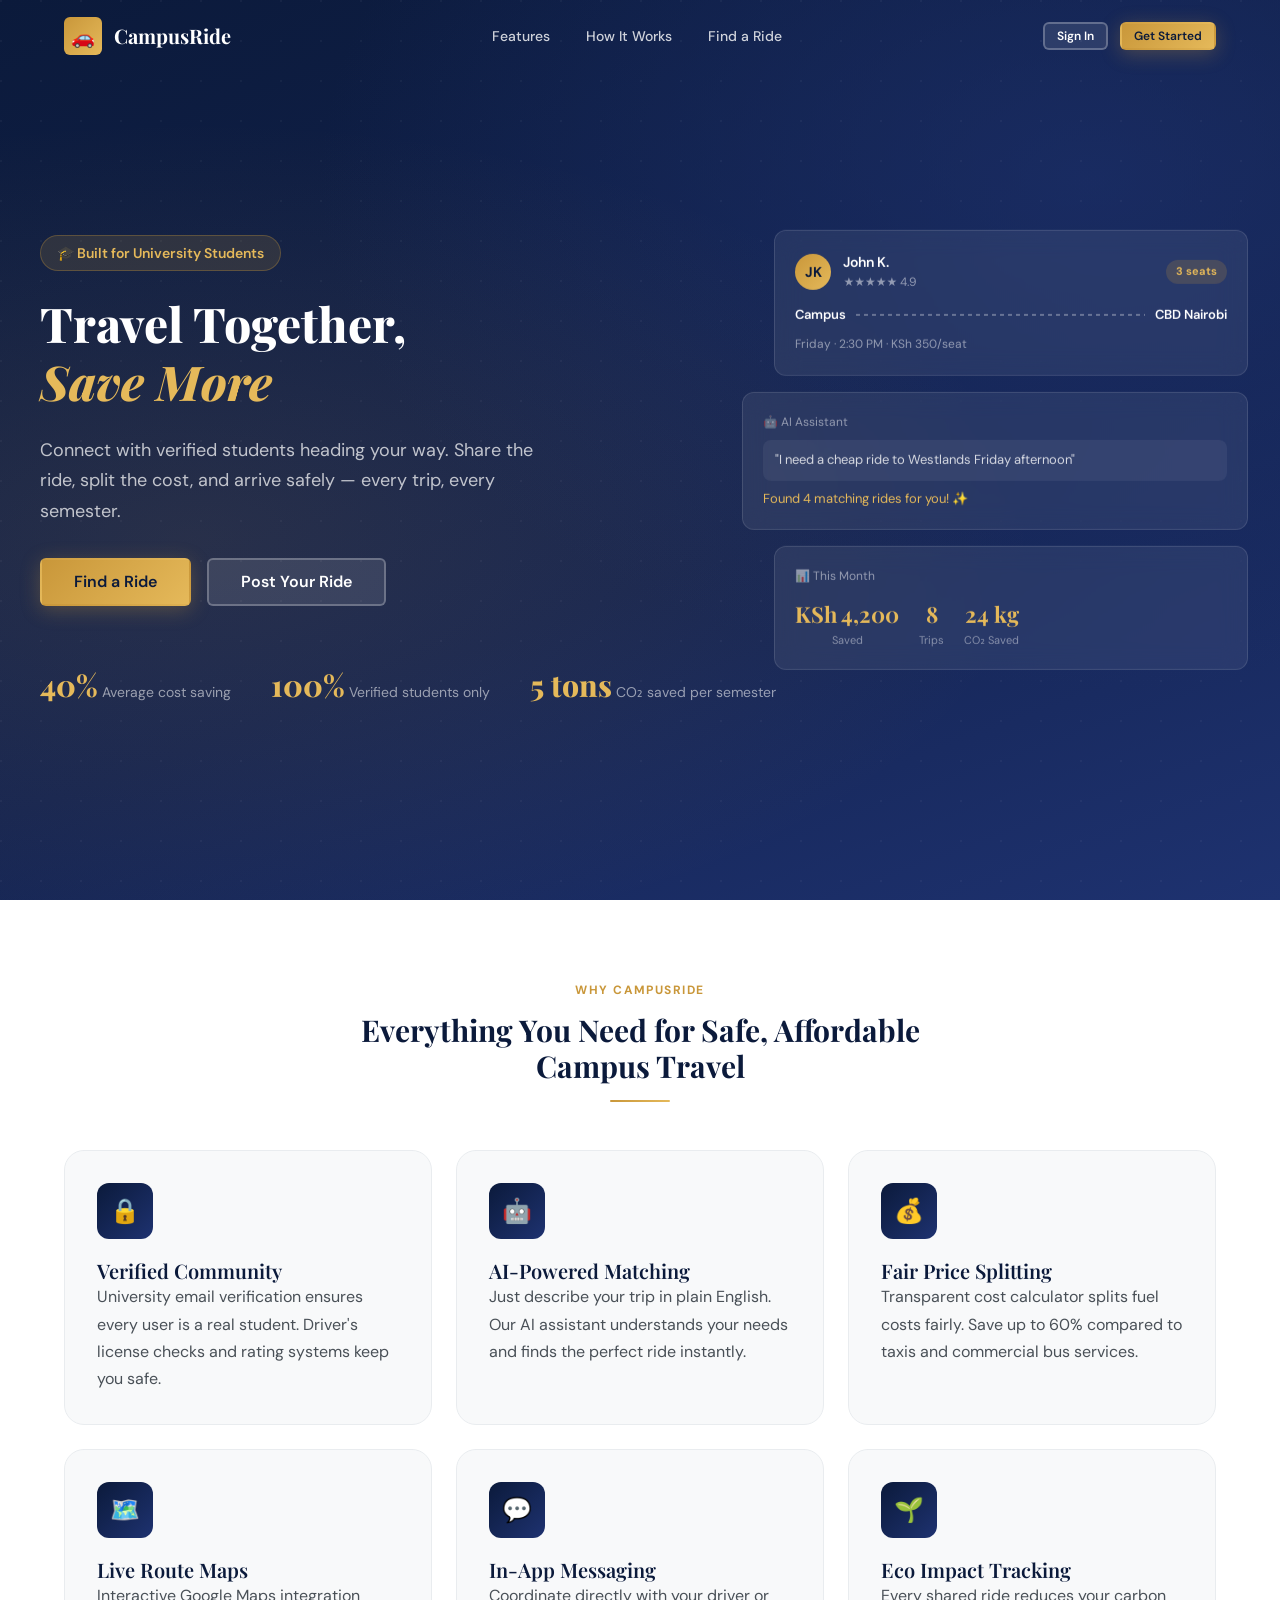
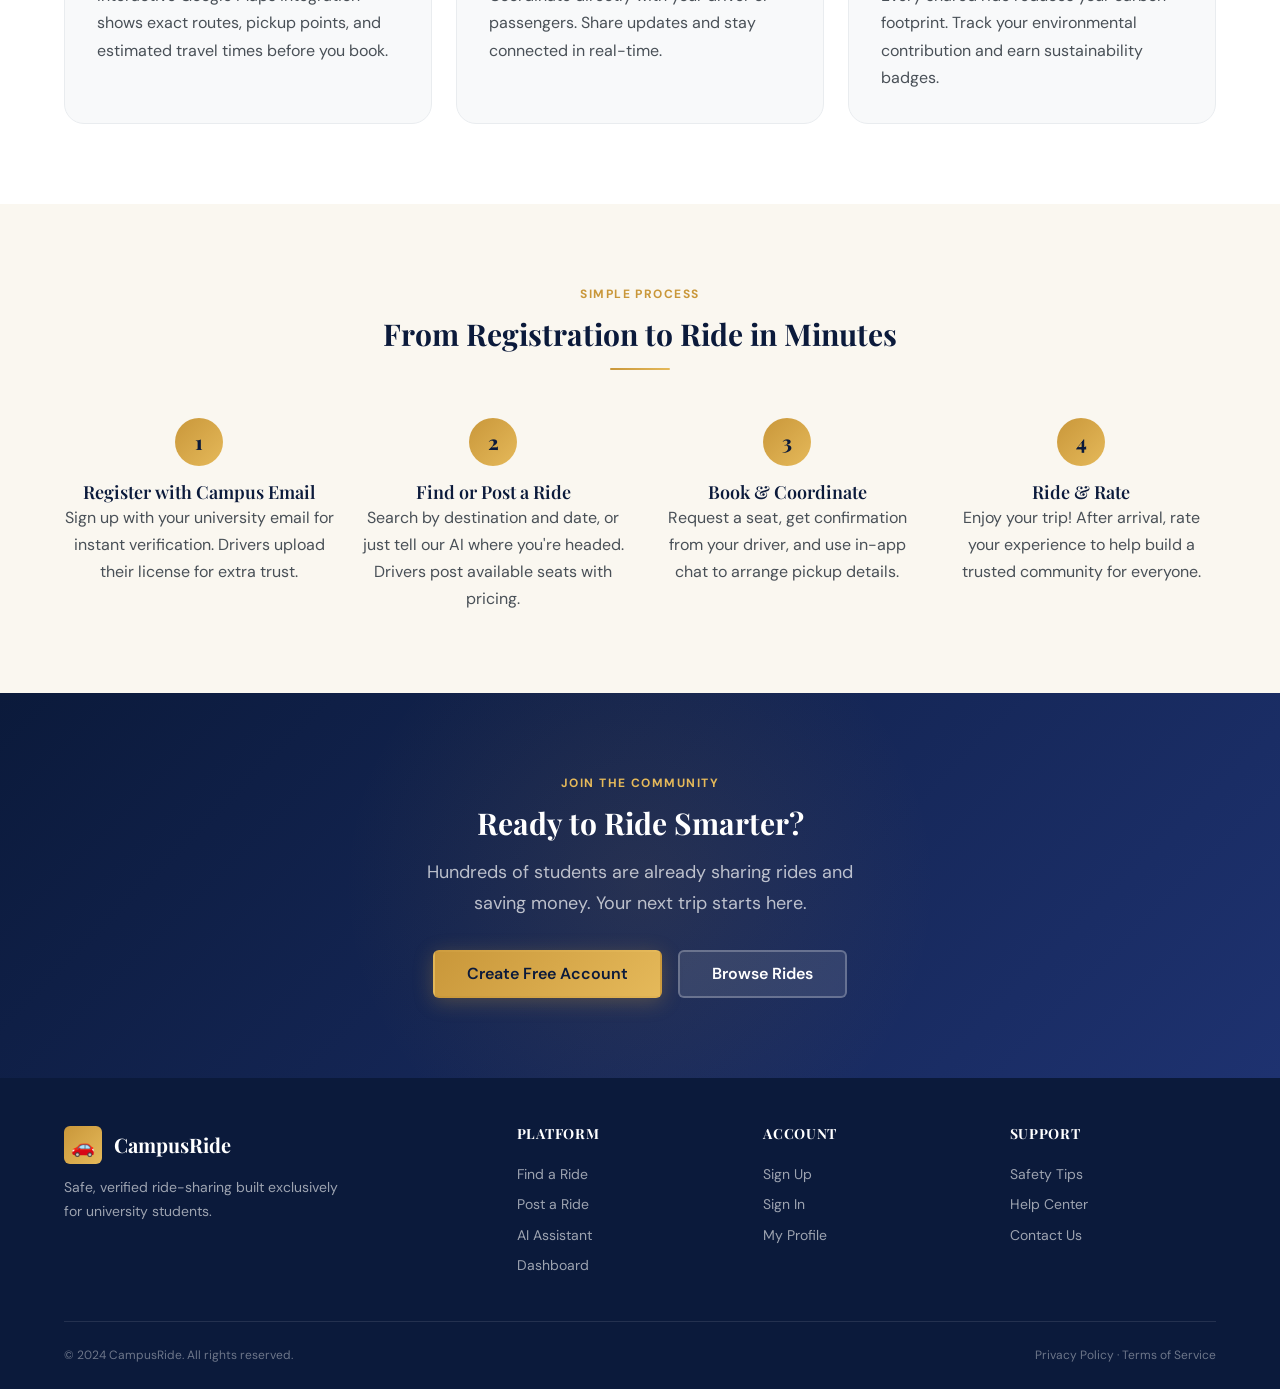
==== frontend/index.html @ ba7583c6 "Member 2: Add CSS design system and index, login, register pages" ====
<!doctype html>
<html lang="en">
  <head>
    <meta charset="UTF-8" />
    <meta name="viewport" content="width=device-width, initial-scale=1.0" />
    <title>Campus Ride-Share — Smarter Student Travel</title>
    <link rel="stylesheet" href="css/base.css" />
    <link rel="stylesheet" href="css/components.css" />
    <link rel="stylesheet" href="css/pages.css" />
  </head>
  <body>
    <!-- NAVBAR -->
    <nav class="navbar transparent" id="navbar">
      <div class="container nav-inner">
        <a href="index.html" class="nav-logo">
          <div class="nav-logo-icon">🚗</div>
          CampusRide
        </a>
        <div class="nav-links" id="navLinks">
          <a href="#features" class="nav-link">Features</a>
          <a href="#how" class="nav-link">How It Works</a>
          <a href="find-ride.html" class="nav-link">Find a Ride</a>
        </div>
        <div class="nav-actions">
          <a href="login.html" class="btn btn-ghost btn-sm">Sign In</a>
          <a href="register.html" class="btn btn-primary btn-sm">Get Started</a>
          <button class="nav-toggle" id="navToggle">
            <span></span><span></span><span></span>
          </button>
        </div>
      </div>
    </nav>

    <!-- HERO SECTION -->
    <section class="hero">
      <div class="container hero-content">
        <div class="hero-eyebrow animate-fade-up">
          🎓 Built for University Students
        </div>

        <h1 class="animate-fade-up delay-1">
          Travel Together,<br />
          <span class="accent">Save More</span>
        </h1>

        <p class="hero-desc animate-fade-up delay-2">
          Connect with verified students heading your way. Share the ride, split
          the cost, and arrive safely — every trip, every semester.
        </p>

        <div class="hero-actions animate-fade-up delay-3">
          <a href="find-ride.html" class="btn btn-primary btn-lg"
            >Find a Ride</a
          >
          <a href="create-ride.html" class="btn btn-ghost btn-lg"
            >Post Your Ride</a
          >
        </div>

        <div class="hero-stats animate-fade-up delay-4">
          <div class="hero-stat">
            <span class="hero-stat-num">40%</span>
            <span class="hero-stat-label">Average cost saving</span>
          </div>
          <div class="hero-stat">
            <span class="hero-stat-num">100%</span>
            <span class="hero-stat-label">Verified students only</span>
          </div>
          <div class="hero-stat">
            <span class="hero-stat-num">5 tons</span>
            <span class="hero-stat-label">CO₂ saved per semester</span>
          </div>
        </div>
      </div>

      <!-- Floating preview cards (right side) -->
      <div class="hero-visual">
        <div class="hero-card">
          <div
            style="
              display: flex;
              align-items: center;
              gap: 12px;
              margin-bottom: 12px;
            "
          >
            <div
              style="
                width: 36px;
                height: 36px;
                background: linear-gradient(135deg, #c9973a, #e5b95a);
                border-radius: 50%;
                display: flex;
                align-items: center;
                justify-content: center;
                font-weight: 700;
                color: #0b1a3b;
                font-size: 14px;
              "
            >
              JK
            </div>
            <div>
              <div style="font-weight: 600; color: #fff; font-size: 14px">
                John K.
              </div>
              <div style="font-size: 12px; color: rgba(255, 255, 255, 0.5)">
                ★★★★★ 4.9
              </div>
            </div>
            <span
              style="
                margin-left: auto;
                background: rgba(201, 151, 58, 0.2);
                color: #e5b95a;
                font-size: 11px;
                font-weight: 700;
                padding: 3px 10px;
                border-radius: 99px;
              "
              >3 seats</span
            >
          </div>
          <div style="display: flex; align-items: center; gap: 10px">
            <span style="font-size: 13px; font-weight: 600; color: #fff"
              >Campus</span
            >
            <div
              style="
                flex: 1;
                height: 2px;
                background: repeating-linear-gradient(
                  90deg,
                  rgba(255, 255, 255, 0.3) 0,
                  rgba(255, 255, 255, 0.3) 4px,
                  transparent 4px,
                  transparent 8px
                );
              "
            ></div>
            <span style="font-size: 13px; font-weight: 600; color: #fff"
              >CBD Nairobi</span
            >
          </div>
          <div
            style="
              margin-top: 10px;
              font-size: 12px;
              color: rgba(255, 255, 255, 0.5);
            "
          >
            Friday · 2:30 PM · KSh 350/seat
          </div>
        </div>

        <div class="hero-card">
          <div
            style="
              font-size: 12px;
              color: rgba(255, 255, 255, 0.5);
              margin-bottom: 8px;
            "
          >
            🤖 AI Assistant
          </div>
          <div
            style="
              background: rgba(255, 255, 255, 0.06);
              border-radius: 8px;
              padding: 10px 12px;
              font-size: 13px;
              color: rgba(255, 255, 255, 0.8);
              margin-bottom: 8px;
            "
          >
            "I need a cheap ride to Westlands Friday afternoon"
          </div>
          <div style="font-size: 13px; color: #e5b95a">
            Found 4 matching rides for you! ✨
          </div>
        </div>

        <div class="hero-card">
          <div
            style="
              font-size: 12px;
              color: rgba(255, 255, 255, 0.5);
              margin-bottom: 10px;
            "
          >
            📊 This Month
          </div>
          <div style="display: flex; gap: 20px">
            <div style="text-align: center">
              <div
                style="
                  font-family: &quot;Playfair Display&quot;, serif;
                  font-size: 22px;
                  font-weight: 700;
                  color: #e5b95a;
                "
              >
                KSh 4,200
              </div>
              <div style="font-size: 11px; color: rgba(255, 255, 255, 0.45)">
                Saved
              </div>
            </div>
            <div style="text-align: center">
              <div
                style="
                  font-family: &quot;Playfair Display&quot;, serif;
                  font-size: 22px;
                  font-weight: 700;
                  color: #e5b95a;
                "
              >
                8
              </div>
              <div style="font-size: 11px; color: rgba(255, 255, 255, 0.45)">
                Trips
              </div>
            </div>
            <div style="text-align: center">
              <div
                style="
                  font-family: &quot;Playfair Display&quot;, serif;
                  font-size: 22px;
                  font-weight: 700;
                  color: #e5b95a;
                "
              >
                24 kg
              </div>
              <div style="font-size: 11px; color: rgba(255, 255, 255, 0.45)">
                CO₂ Saved
              </div>
            </div>
          </div>
        </div>
      </div>
    </section>

    <!-- FEATURES SECTION -->
    <section class="features-section" id="features">
      <div class="container">
        <div class="section-header">
          <p class="section-eyebrow">Why CampusRide</p>
          <h2>Everything You Need for Safe, Affordable Campus Travel</h2>
          <hr class="divider-gold" style="margin: 16px auto 0" />
        </div>

        <div class="grid-3">
          <div class="feature-card animate-fade-up">
            <div class="feature-icon">🔒</div>
            <h3>Verified Community</h3>
            <p>
              University email verification ensures every user is a real
              student. Driver's license checks and rating systems keep you safe.
            </p>
          </div>
          <div class="feature-card animate-fade-up delay-1">
            <div class="feature-icon">🤖</div>
            <h3>AI-Powered Matching</h3>
            <p>
              Just describe your trip in plain English. Our AI assistant
              understands your needs and finds the perfect ride instantly.
            </p>
          </div>
          <div class="feature-card animate-fade-up delay-2">
            <div class="feature-icon">💰</div>
            <h3>Fair Price Splitting</h3>
            <p>
              Transparent cost calculator splits fuel costs fairly. Save up to
              60% compared to taxis and commercial bus services.
            </p>
          </div>
          <div class="feature-card animate-fade-up delay-3">
            <div class="feature-icon">🗺️</div>
            <h3>Live Route Maps</h3>
            <p>
              Interactive Google Maps integration shows exact routes, pickup
              points, and estimated travel times before you book.
            </p>
          </div>
          <div class="feature-card animate-fade-up delay-4">
            <div class="feature-icon">💬</div>
            <h3>In-App Messaging</h3>
            <p>
              Coordinate directly with your driver or passengers. Share updates
              and stay connected in real-time.
            </p>
          </div>
          <div class="feature-card animate-fade-up">
            <div class="feature-icon">🌱</div>
            <h3>Eco Impact Tracking</h3>
            <p>
              Every shared ride reduces your carbon footprint. Track your
              environmental contribution and earn sustainability badges.
            </p>
          </div>
        </div>
      </div>
    </section>

    <!-- HOW IT WORKS -->
    <section class="how-section" id="how">
      <div class="container">
        <div class="section-header">
          <p class="section-eyebrow">Simple Process</p>
          <h2>From Registration to Ride in Minutes</h2>
          <hr class="divider-gold" style="margin: 16px auto 0" />
        </div>

        <div class="grid-4">
          <div style="text-align: center" class="animate-fade-up">
            <div class="step-number" style="margin: 0 auto var(--space-4)">
              1
            </div>
            <h4>Register with Campus Email</h4>
            <p>
              Sign up with your university email for instant verification.
              Drivers upload their license for extra trust.
            </p>
          </div>
          <div style="text-align: center" class="animate-fade-up delay-1">
            <div class="step-number" style="margin: 0 auto var(--space-4)">
              2
            </div>
            <h4>Find or Post a Ride</h4>
            <p>
              Search by destination and date, or just tell our AI where you're
              headed. Drivers post available seats with pricing.
            </p>
          </div>
          <div style="text-align: center" class="animate-fade-up delay-2">
            <div class="step-number" style="margin: 0 auto var(--space-4)">
              3
            </div>
            <h4>Book & Coordinate</h4>
            <p>
              Request a seat, get confirmation from your driver, and use in-app
              chat to arrange pickup details.
            </p>
          </div>
          <div style="text-align: center" class="animate-fade-up delay-3">
            <div class="step-number" style="margin: 0 auto var(--space-4)">
              4
            </div>
            <h4>Ride & Rate</h4>
            <p>
              Enjoy your trip! After arrival, rate your experience to help build
              a trusted community for everyone.
            </p>
          </div>
        </div>
      </div>
    </section>

    <!-- CALL TO ACTION -->
    <section class="cta-section">
      <div class="container" style="position: relative; z-index: 1">
        <p class="section-eyebrow" style="color: var(--gold-light)">
          Join the Community
        </p>
        <h2 style="margin-bottom: var(--space-4)">Ready to Ride Smarter?</h2>
        <p
          style="
            font-size: var(--text-lg);
            max-width: 480px;
            margin: 0 auto var(--space-8);
          "
        >
          Hundreds of students are already sharing rides and saving money. Your
          next trip starts here.
        </p>
        <div
          style="
            display: flex;
            gap: var(--space-4);
            justify-content: center;
            flex-wrap: wrap;
          "
        >
          <a href="register.html" class="btn btn-primary btn-lg"
            >Create Free Account</a
          >
          <a href="find-ride.html" class="btn btn-ghost btn-lg">Browse Rides</a>
        </div>
      </div>
    </section>

    <!-- FOOTER -->
    <footer class="footer">
      <div class="container">
        <div class="footer-grid">
          <div class="footer-brand">
            <a href="index.html" class="nav-logo">
              <div class="nav-logo-icon">🚗</div>
              CampusRide
            </a>
            <p>
              Safe, verified ride-sharing built exclusively for university
              students.
            </p>
          </div>
          <div class="footer-col">
            <h4>Platform</h4>
            <a href="find-ride.html">Find a Ride</a>
            <a href="create-ride.html">Post a Ride</a>
            <a href="ai-assistant.html">AI Assistant</a>
            <a href="dashboard.html">Dashboard</a>
          </div>
          <div class="footer-col">
            <h4>Account</h4>
            <a href="register.html">Sign Up</a>
            <a href="login.html">Sign In</a>
            <a href="profile.html">My Profile</a>
          </div>
          <div class="footer-col">
            <h4>Support</h4>
            <a href="#">Safety Tips</a>
            <a href="#">Help Center</a>
            <a href="#">Contact Us</a>
          </div>
        </div>
        <div class="footer-bottom">
          <span>© 2024 CampusRide. All rights reserved.</span>
          <span>Privacy Policy · Terms of Service</span>
        </div>
      </div>
    </footer>

    <script>
      // Navbar becomes solid when you scroll down
      const navbar = document.getElementById("navbar");
      window.addEventListener("scroll", () => {
        navbar.classList.toggle("scrolled", window.scrollY > 50);
        navbar.classList.toggle("transparent", window.scrollY <= 50);
      });
      // Mobile menu open/close
      document.getElementById("navToggle").addEventListener("click", () => {
        document.getElementById("navLinks").classList.toggle("open");
      });
    </script>
  </body>
</html>
---- frontend/css/base.css ----
@import url('https://fonts.googleapis.com/css2?family=Playfair+Display:wght@600;700;800&family=DM+Sans:wght@300;400;500;600&display=swap');

:root {
  --navy:       #0B1A3B;
  --navy-mid:   #142452;
  --navy-light: #1E3270;
  --gold:       #C9973A;
  --gold-light: #E5B95A;
  --gold-pale:  #F5DFA0;
  --cream:      #FAF7F0;
  --white:      #FFFFFF;
  --gray-50:    #F8F9FA;
  --gray-100:   #F1F3F5;
  --gray-200:   #E9ECEF;
  --gray-300:   #DEE2E6;
  --gray-400:   #ADB5BD;
  --gray-500:   #6C757D;
  --gray-600:   #495057;
  --gray-700:   #343A40;
  --gray-800:   #212529;
  --success:    #1A7A4A;
  --success-bg: #E6F4ED;
  --warning:    #B8690A;
  --warning-bg: #FEF3E2;
  --danger:     #9B1C1C;
  --danger-bg:  #FDE8E8;
  --info:       #1E4D8C;
  --info-bg:    #E8F0FB;
  --font-display: 'Playfair Display', Georgia, serif;
  --font-body:    'DM Sans', system-ui, sans-serif;
  --text-xs:   0.75rem;
  --text-sm:   0.875rem;
  --text-base: 1rem;
  --text-lg:   1.125rem;
  --text-xl:   1.25rem;
  --text-2xl:  1.5rem;
  --text-3xl:  1.875rem;
  --text-4xl:  2.25rem;
  --text-5xl:  3rem;
  --space-1:  0.25rem;
  --space-2:  0.5rem;
  --space-3:  0.75rem;
  --space-4:  1rem;
  --space-5:  1.25rem;
  --space-6:  1.5rem;
  --space-8:  2rem;
  --space-10: 2.5rem;
  --space-12: 3rem;
  --space-16: 4rem;
  --space-20: 5rem;
  --radius-sm:   6px;
  --radius:      12px;
  --radius-lg:   20px;
  --radius-xl:   32px;
  --radius-full: 9999px;
  --shadow-sm:  0 1px 3px rgba(11,26,59,0.08);
  --shadow:     0 4px 16px rgba(11,26,59,0.10);
  --shadow-md:  0 8px 28px rgba(11,26,59,0.14);
  --shadow-lg:  0 20px 48px rgba(11,26,59,0.18);
  --shadow-gold: 0 4px 20px rgba(201,151,58,0.30);
  --ease:      cubic-bezier(0.4, 0, 0.2, 1);
  --ease-out:  cubic-bezier(0, 0, 0.2, 1);
  --duration:    200ms;
  --duration-md: 300ms;
  --max-w: 1200px;
  --nav-h: 72px;
}

*, *::before, *::after {
  box-sizing: border-box;
  margin: 0;
  padding: 0;
}

html {
  font-size: 16px;
  scroll-behavior: smooth;
}

body {
  font-family: var(--font-body);
  font-size: var(--text-base);
  line-height: 1.6;
  color: var(--gray-800);
  background: var(--cream);
  -webkit-font-smoothing: antialiased;
}

img, svg { display: block; max-width: 100%; }
a { color: inherit; text-decoration: none; }
button { cursor: pointer; border: none; background: none; font: inherit; }
input, textarea, select { font: inherit; }
ul, ol { list-style: none; }

h1, h2, h3, h4, h5 {
  font-family: var(--font-display);
  line-height: 1.2;
  color: var(--navy);
}

h1 { font-size: clamp(2rem, 5vw, var(--text-5xl)); font-weight: 800; }
h2 { font-size: clamp(1.5rem, 3vw, var(--text-3xl)); font-weight: 700; }
h3 { font-size: var(--text-xl); font-weight: 600; }
h4 { font-size: var(--text-lg); font-weight: 600; }
p  { color: var(--gray-600); line-height: 1.7; }

.container {
  width: 100%;
  max-width: var(--max-w);
  margin-inline: auto;
  padding-inline: var(--space-6);
}

.container-sm {
  max-width: 680px;
  margin-inline: auto;
  padding-inline: var(--space-6);
}

.page-body {
  padding-top: var(--nav-h);
  min-height: 100vh;
}

.section { padding-block: var(--space-16); }

.grid-2 { display: grid; grid-template-columns: repeat(2, 1fr); gap: var(--space-6); }
.grid-3 { display: grid; grid-template-columns: repeat(3, 1fr); gap: var(--space-6); }
.grid-4 { display: grid; grid-template-columns: repeat(4, 1fr); gap: var(--space-6); }

.flex         { display: flex; }
.flex-center  { display: flex; align-items: center; justify-content: center; }
.flex-between { display: flex; align-items: center; justify-content: space-between; }
.flex-col     { display: flex; flex-direction: column; }
.gap-2  { gap: var(--space-2); }
.gap-3  { gap: var(--space-3); }
.gap-4  { gap: var(--space-4); }
.gap-6  { gap: var(--space-6); }
.gap-8  { gap: var(--space-8); }

.hidden  { display: none !important; }
.mb-4    { margin-bottom: var(--space-4); }
.mb-6    { margin-bottom: var(--space-6); }
.mb-8    { margin-bottom: var(--space-8); }
.mt-4    { margin-top: var(--space-4); }
.mt-6    { margin-top: var(--space-6); }
.mt-8    { margin-top: var(--space-8); }

.bg-navy  { background: var(--navy); color: var(--white); }
.bg-cream { background: var(--cream); }
.bg-white { background: var(--white); }

.navy-texture {
  background:
    radial-gradient(ellipse at 20% 50%, rgba(201,151,58,0.08) 0%, transparent 60%),
    var(--navy);
}

.divider {
  height: 1px;
  background: var(--gray-200);
  border: none;
  margin-block: var(--space-6);
}

.divider-gold {
  height: 2px;
  width: 60px;
  background: linear-gradient(90deg, var(--gold), var(--gold-light));
  border: none;
  border-radius: var(--radius-full);
}

::-webkit-scrollbar { width: 6px; }
::-webkit-scrollbar-track { background: var(--gray-100); }
::-webkit-scrollbar-thumb { background: var(--gray-300); border-radius: 3px; }
::-webkit-scrollbar-thumb:hover { background: var(--gold); }

@keyframes fadeUp {
  from { opacity: 0; transform: translateY(20px); }
  to   { opacity: 1; transform: translateY(0); }
}
@keyframes fadeIn {
  from { opacity: 0; }
  to   { opacity: 1; }
}
@keyframes shimmer {
  0%   { background-position: -200% 0; }
  100% { background-position:  200% 0; }
}
@keyframes pulse-gold {
  0%, 100% { box-shadow: 0 0 0 0 rgba(201,151,58,0.4); }
  50%       { box-shadow: 0 0 0 8px rgba(201,151,58,0); }
}
@keyframes spin { to { transform: rotate(360deg); } }

.animate-fade-up { animation: fadeUp 0.5s var(--ease-out) both; }
.animate-fade-in { animation: fadeIn 0.4s var(--ease-out) both; }
.delay-1 { animation-delay: 0.1s; }
.delay-2 { animation-delay: 0.2s; }
.delay-3 { animation-delay: 0.3s; }
.delay-4 { animation-delay: 0.4s; }

.text-navy   { color: var(--navy); }
.text-gold   { color: var(--gold); }
.text-muted  { color: var(--gray-500); }
.text-sm     { font-size: var(--text-sm); }
.text-xs     { font-size: var(--text-xs); }
.text-center { text-align: center; }

@media (max-width: 1024px) {
  .grid-4 { grid-template-columns: repeat(2, 1fr); }
  .grid-3 { grid-template-columns: repeat(2, 1fr); }
}
@media (max-width: 768px) {
  :root { --nav-h: 64px; }
  .container { padding-inline: var(--space-4); }
  .grid-2, .grid-3, .grid-4 { grid-template-columns: 1fr; }
  .section { padding-block: var(--space-10); }
}
@media (max-width: 480px) {
  .container { padding-inline: var(--space-3); }
}
---- frontend/css/components.css ----
@import url('https://fonts.googleapis.com/css2?family=Playfair+Display:wght@600;700;800&family=DM+Sans:wght@300;400;500;600&display=swap');

/* ── Navigation ─────────────────────────────────────────────── */
.navbar {
  position: fixed;
  top: 0; left: 0; right: 0;
  height: var(--nav-h);
  z-index: 1000;
  transition: background var(--duration-md) var(--ease),
              box-shadow var(--duration-md) var(--ease);
}

.navbar.scrolled,
.navbar.solid {
  background: var(--navy);
  box-shadow: 0 2px 20px rgba(0,0,0,0.25);
}

.navbar.transparent { background: transparent; }

.nav-inner {
  height: 100%;
  display: flex;
  align-items: center;
  justify-content: space-between;
  gap: var(--space-6);
}

.nav-logo {
  display: flex;
  align-items: center;
  gap: var(--space-3);
  color: var(--white);
  font-family: var(--font-display);
  font-size: var(--text-xl);
  font-weight: 700;
  white-space: nowrap;
}

.nav-logo-icon {
  width: 38px;
  height: 38px;
  background: linear-gradient(135deg, var(--gold), var(--gold-light));
  border-radius: var(--radius-sm);
  display: flex;
  align-items: center;
  justify-content: center;
  font-size: 1.2rem;
  flex-shrink: 0;
}

.nav-links {
  display: flex;
  align-items: center;
  gap: var(--space-1);
}

.nav-link {
  color: rgba(255,255,255,0.80);
  font-size: var(--text-sm);
  font-weight: 500;
  padding: var(--space-2) var(--space-4);
  border-radius: var(--radius-sm);
  transition: color var(--duration) var(--ease),
              background var(--duration) var(--ease);
}

.nav-link:hover,
.nav-link.active {
  color: var(--white);
  background: rgba(255,255,255,0.10);
}

.nav-link.active { color: var(--gold-light); }

.nav-actions {
  display: flex;
  align-items: center;
  gap: var(--space-3);
}

.nav-avatar {
  width: 36px;
  height: 36px;
  border-radius: var(--radius-full);
  background: linear-gradient(135deg, var(--gold), var(--gold-light));
  border: 2px solid rgba(255,255,255,0.2);
  display: flex;
  align-items: center;
  justify-content: center;
  color: var(--navy);
  font-weight: 700;
  font-size: var(--text-sm);
  cursor: pointer;
}

.nav-toggle {
  display: none;
  flex-direction: column;
  gap: 5px;
  cursor: pointer;
  padding: var(--space-2);
}

.nav-toggle span {
  display: block;
  width: 24px;
  height: 2px;
  background: var(--white);
  border-radius: 2px;
  transition: transform var(--duration-md) var(--ease);
}

@media (max-width: 768px) {
  .nav-toggle { display: flex; }
  .nav-links {
    display: none;
    position: absolute;
    top: var(--nav-h);
    left: 0; right: 0;
    background: var(--navy-mid);
    flex-direction: column;
    align-items: stretch;
    padding: var(--space-4);
    gap: var(--space-1);
    border-top: 1px solid rgba(255,255,255,0.1);
  }
  .nav-links.open { display: flex; }
  .nav-link { padding: var(--space-3) var(--space-4); }
}

/* ── Buttons ────────────────────────────────────────────────── */
.btn {
  display: inline-flex;
  align-items: center;
  justify-content: center;
  gap: var(--space-2);
  padding: 0.625rem var(--space-5);
  border-radius: var(--radius-sm);
  font-size: var(--text-sm);
  font-weight: 600;
  font-family: var(--font-body);
  line-height: 1;
  transition: all var(--duration) var(--ease);
  white-space: nowrap;
  cursor: pointer;
  border: 2px solid transparent;
}

.btn:disabled { opacity: 0.5; cursor: not-allowed; }

.btn-primary {
  background: linear-gradient(135deg, var(--gold) 0%, var(--gold-light) 100%);
  color: var(--navy);
  box-shadow: var(--shadow-gold);
}

.btn-primary:hover {
  transform: translateY(-1px);
  box-shadow: 0 6px 24px rgba(201,151,58,0.45);
}

.btn-secondary {
  background: transparent;
  color: var(--navy);
  border-color: var(--navy);
}

.btn-secondary:hover {
  background: var(--navy);
  color: var(--white);
}

.btn-ghost {
  background: rgba(255,255,255,0.10);
  color: var(--white);
  border-color: rgba(255,255,255,0.25);
}

.btn-ghost:hover {
  background: rgba(255,255,255,0.18);
  border-color: rgba(255,255,255,0.50);
}

.btn-danger {
  background: var(--danger);
  color: var(--white);
}

.btn-danger:hover { background: #7B1616; }

.btn-sm  { padding: 0.375rem var(--space-3); font-size: var(--text-xs); }
.btn-lg  { padding: 0.875rem var(--space-8); font-size: var(--text-base); }
.btn-block { width: 100%; }

/* ── Cards ──────────────────────────────────────────────────── */
.card {
  background: var(--white);
  border-radius: var(--radius);
  border: 1px solid var(--gray-200);
  box-shadow: var(--shadow-sm);
  overflow: hidden;
  transition: box-shadow var(--duration-md) var(--ease),
              transform var(--duration-md) var(--ease);
}

.card:hover {
  box-shadow: var(--shadow-md);
  transform: translateY(-2px);
}

.card-body   { padding: var(--space-6); }

.card-header {
  padding: var(--space-5) var(--space-6);
  border-bottom: 1px solid var(--gray-100);
  display: flex;
  align-items: center;
  justify-content: space-between;
  gap: var(--space-4);
}

.card-footer {
  padding: var(--space-4) var(--space-6);
  border-top: 1px solid var(--gray-100);
  background: var(--gray-50);
}

.ride-card {
  background: var(--white);
  border-radius: var(--radius);
  border: 1px solid var(--gray-200);
  box-shadow: var(--shadow-sm);
  overflow: hidden;
  transition: all var(--duration-md) var(--ease);
  cursor: pointer;
}

.ride-card:hover {
  box-shadow: var(--shadow-md);
  transform: translateY(-3px);
  border-color: var(--gold-pale);
}

.ride-card-header {
  background: linear-gradient(135deg, var(--navy) 0%, var(--navy-light) 100%);
  padding: var(--space-5) var(--space-6);
  color: var(--white);
}

.ride-card-body   { padding: var(--space-5) var(--space-6); }

.ride-card-footer {
  padding: var(--space-4) var(--space-6);
  border-top: 1px solid var(--gray-100);
  display: flex;
  align-items: center;
  justify-content: space-between;
}

.route-display {
  display: flex;
  align-items: center;
  gap: var(--space-3);
}

.route-line {
  flex: 1;
  height: 2px;
  background: repeating-linear-gradient(
    90deg,
    rgba(255,255,255,0.4) 0, rgba(255,255,255,0.4) 4px,
    transparent 4px, transparent 8px
  );
}

.route-label {
  font-size: var(--text-sm);
  font-weight: 600;
  color: var(--white);
}

/* ── Forms ──────────────────────────────────────────────────── */
.form-group {
  display: flex;
  flex-direction: column;
  gap: var(--space-2);
  margin-bottom: var(--space-5);
}

.form-label {
  font-size: var(--text-sm);
  font-weight: 600;
  color: var(--gray-700);
}

.form-label .required { color: var(--danger); font-size: var(--text-xs); }

.form-input,
.form-select,
.form-textarea {
  width: 100%;
  padding: 0.75rem var(--space-4);
  border: 1.5px solid var(--gray-300);
  border-radius: var(--radius-sm);
  font-size: var(--text-base);
  color: var(--gray-800);
  background: var(--white);
  transition: border-color var(--duration) var(--ease),
              box-shadow var(--duration) var(--ease);
  outline: none;
}

.form-input:focus,
.form-select:focus,
.form-textarea:focus {
  border-color: var(--gold);
  box-shadow: 0 0 0 3px rgba(201,151,58,0.15);
}

.form-input.error { border-color: var(--danger); }

.form-textarea { resize: vertical; min-height: 100px; }

.form-select {
  appearance: none;
  background-image: url("data:image/svg+xml,%3Csvg xmlns='http://www.w3.org/2000/svg' width='12' height='12' viewBox='0 0 12 12'%3E%3Cpath fill='%236C757D' d='M6 8L1 3h10z'/%3E%3C/svg%3E");
  background-repeat: no-repeat;
  background-position: right 14px center;
  padding-right: 2.5rem;
  cursor: pointer;
}

.form-hint  { font-size: var(--text-xs); color: var(--gray-500); }
.form-error { font-size: var(--text-xs); color: var(--danger); }

.input-wrapper { position: relative; }

.input-icon {
  position: absolute;
  left: var(--space-4);
  top: 50%;
  transform: translateY(-50%);
  color: var(--gray-400);
  pointer-events: none;
}

.input-wrapper .form-input { padding-left: 2.75rem; }

.form-check {
  display: flex;
  align-items: flex-start;
  gap: var(--space-3);
  cursor: pointer;
}

.form-check input[type="checkbox"],
.form-check input[type="radio"] {
  width: 18px;
  height: 18px;
  accent-color: var(--gold);
  cursor: pointer;
  flex-shrink: 0;
  margin-top: 2px;
}

.form-check-label { font-size: var(--text-sm); color: var(--gray-700); }

.form-row {
  display: grid;
  grid-template-columns: 1fr 1fr;
  gap: var(--space-4);
}

@media (max-width: 540px) {
  .form-row { grid-template-columns: 1fr; }
}

/* ── Badges ─────────────────────────────────────────────────── */
.badge {
  display: inline-flex;
  align-items: center;
  gap: 4px;
  padding: 3px 10px;
  border-radius: var(--radius-full);
  font-size: var(--text-xs);
  font-weight: 600;
  white-space: nowrap;
}

.badge-gold    { background: rgba(201,151,58,0.15); color: var(--warning); }
.badge-navy    { background: rgba(11,26,59,0.10);   color: var(--navy); }
.badge-success { background: var(--success-bg);     color: var(--success); }
.badge-danger  { background: var(--danger-bg);      color: var(--danger); }
.badge-gray    { background: var(--gray-100);        color: var(--gray-600); }
.badge-info    { background: var(--info-bg);         color: var(--info); }

/* ── Alerts ─────────────────────────────────────────────────── */
.alert {
  padding: var(--space-4) var(--space-5);
  border-radius: var(--radius-sm);
  border-left: 4px solid;
  display: flex;
  align-items: flex-start;
  gap: var(--space-3);
  font-size: var(--text-sm);
}

.alert-success { background: var(--success-bg); border-color: var(--success); color: var(--success); }
.alert-warning { background: var(--warning-bg); border-color: var(--warning); color: var(--warning); }
.alert-danger  { background: var(--danger-bg);  border-color: var(--danger);  color: var(--danger); }
.alert-info    { background: var(--info-bg);     border-color: var(--info);    color: var(--info); }

/* ── Avatar ─────────────────────────────────────────────────── */
.avatar {
  border-radius: var(--radius-full);
  background: linear-gradient(135deg, var(--gold), var(--gold-light));
  display: flex;
  align-items: center;
  justify-content: center;
  font-weight: 700;
  color: var(--navy);
  flex-shrink: 0;
  overflow: hidden;
}

.avatar-sm { width: 32px;  height: 32px;  font-size: var(--text-xs); }
.avatar-md { width: 44px;  height: 44px;  font-size: var(--text-sm); }
.avatar-lg { width: 64px;  height: 64px;  font-size: var(--text-xl); }
.avatar-xl { width: 96px;  height: 96px;  font-size: var(--text-3xl); }
.avatar img { width: 100%; height: 100%; object-fit: cover; }

/* ── Stars ──────────────────────────────────────────────────── */
.stars { display: flex; gap: 2px; color: var(--gold); font-size: var(--text-sm); }
.star-empty { color: var(--gray-300); }

/* ── Tabs ───────────────────────────────────────────────────── */
.tabs {
  display: flex;
  border-bottom: 2px solid var(--gray-200);
  margin-bottom: var(--space-6);
}

.tab-btn {
  padding: var(--space-3) var(--space-5);
  font-size: var(--text-sm);
  font-weight: 600;
  color: var(--gray-500);
  border-bottom: 2px solid transparent;
  margin-bottom: -2px;
  transition: all var(--duration) var(--ease);
  background: none;
  cursor: pointer;
}

.tab-btn:hover  { color: var(--navy); }
.tab-btn.active { color: var(--navy); border-bottom-color: var(--gold); }

/* ── Progress ───────────────────────────────────────────────── */
.progress {
  height: 8px;
  background: var(--gray-200);
  border-radius: var(--radius-full);
  overflow: hidden;
}

.progress-bar {
  height: 100%;
  background: linear-gradient(90deg, var(--gold), var(--gold-light));
  border-radius: var(--radius-full);
  transition: width 0.6s var(--ease);
}

/* ── Empty State ────────────────────────────────────────────── */
.empty-state {
  text-align: center;
  padding: var(--space-16) var(--space-8);
  color: var(--gray-500);
}

.empty-state-icon { font-size: 3rem; margin-bottom: var(--space-4); opacity: 0.5; }
.empty-state h3   { color: var(--gray-600); margin-bottom: var(--space-2); }

/* ── Skeleton ───────────────────────────────────────────────── */
.skeleton {
  background: linear-gradient(90deg, var(--gray-200) 25%, var(--gray-100) 50%, var(--gray-200) 75%);
  background-size: 200% 100%;
  animation: shimmer 1.5s infinite;
  border-radius: var(--radius-sm);
}

/* ── Toast ──────────────────────────────────────────────────── */
.toast-container {
  position: fixed;
  bottom: var(--space-6);
  right: var(--space-6);
  display: flex;
  flex-direction: column;
  gap: var(--space-3);
  z-index: 9999;
}

.toast {
  background: var(--gray-800);
  color: var(--white);
  padding: var(--space-4) var(--space-5);
  border-radius: var(--radius);
  box-shadow: var(--shadow-lg);
  display: flex;
  align-items: center;
  gap: var(--space-3);
  font-size: var(--text-sm);
  min-width: 280px;
  animation: fadeUp 0.3s var(--ease-out);
}

.toast-success { border-left: 4px solid var(--success); }
.toast-error   { border-left: 4px solid var(--danger); }
.toast-info    { border-left: 4px solid var(--gold); }

/* ── Modal ──────────────────────────────────────────────────── */
.modal-overlay {
  position: fixed;
  inset: 0;
  background: rgba(11,26,59,0.6);
  backdrop-filter: blur(4px);
  z-index: 2000;
  display: flex;
  align-items: center;
  justify-content: center;
  padding: var(--space-4);
  animation: fadeIn 0.2s var(--ease-out);
}

.modal {
  background: var(--white);
  border-radius: var(--radius-lg);
  box-shadow: var(--shadow-lg);
  width: 100%;
  max-width: 520px;
  max-height: 90vh;
  overflow-y: auto;
  animation: fadeUp 0.3s var(--ease-out);
}

.modal-header {
  padding: var(--space-6);
  border-bottom: 1px solid var(--gray-100);
  display: flex;
  align-items: center;
  justify-content: space-between;
}

.modal-body   { padding: var(--space-6); }

.modal-footer {
  padding: var(--space-5) var(--space-6);
  border-top: 1px solid var(--gray-100);
  display: flex;
  justify-content: flex-end;
  gap: var(--space-3);
}

.modal-close {
  width: 32px;
  height: 32px;
  border-radius: var(--radius-full);
  display: flex;
  align-items: center;
  justify-content: center;
  color: var(--gray-500);
  cursor: pointer;
  font-size: 1.25rem;
}

.modal-close:hover { background: var(--gray-100); }

/* ── Info Row ───────────────────────────────────────────────── */
.info-row {
  display: flex;
  align-items: center;
  gap: var(--space-3);
  padding: var(--space-3) 0;
  border-bottom: 1px solid var(--gray-100);
}

.info-row:last-child { border-bottom: none; }

.info-icon {
  width: 36px;
  height: 36px;
  border-radius: var(--radius-sm);
  background: var(--cream);
  display: flex;
  align-items: center;
  justify-content: center;
  font-size: 1rem;
  flex-shrink: 0;
}

.info-label { font-size: var(--text-xs); color: var(--gray-400); }
.info-value { font-size: var(--text-sm); font-weight: 600; color: var(--gray-800); }

/* ── Map ────────────────────────────────────────────────────── */
.map-container {
  width: 100%;
  height: 320px;
  background: var(--gray-100);
  border-radius: var(--radius);
  overflow: hidden;
  position: relative;
  border: 1px solid var(--gray-200);
}

.map-placeholder {
  width: 100%;
  height: 100%;
  display: flex;
  align-items: center;
  justify-content: center;
  flex-direction: column;
  gap: var(--space-3);
  color: var(--gray-400);
  font-size: var(--text-sm);
}

/* ── Seat Selector ──────────────────────────────────────────── */
.seat-grid { display: flex; gap: var(--space-2); flex-wrap: wrap; }

.seat {
  width: 40px;
  height: 40px;
  border-radius: var(--radius-sm);
  border: 2px solid var(--gray-300);
  display: flex;
  align-items: center;
  justify-content: center;
  font-size: var(--text-xs);
  font-weight: 600;
  cursor: pointer;
  transition: all var(--duration) var(--ease);
  background: var(--white);
  color: var(--gray-600);
}

.seat.available:hover,
.seat.selected {
  border-color: var(--gold);
  background: var(--gold);
  color: var(--navy);
}

.seat.booked {
  background: var(--gray-100);
  border-color: var(--gray-200);
  color: var(--gray-400);
  cursor: not-allowed;
}

/* ── Footer ─────────────────────────────────────────────────── */
.footer {
  background: var(--navy);
  color: rgba(255,255,255,0.7);
  padding: var(--space-12) 0 var(--space-6);
}

.footer-grid {
  display: grid;
  grid-template-columns: 2fr 1fr 1fr 1fr;
  gap: var(--space-10);
  padding-bottom: var(--space-10);
  border-bottom: 1px solid rgba(255,255,255,0.1);
  margin-bottom: var(--space-6);
}

.footer-brand p {
  color: rgba(255,255,255,0.6);
  font-size: var(--text-sm);
  margin-top: var(--space-3);
  max-width: 280px;
}

.footer-col h4 {
  color: var(--white);
  font-size: var(--text-sm);
  font-weight: 700;
  letter-spacing: 0.05em;
  text-transform: uppercase;
  margin-bottom: var(--space-4);
}

.footer-col a {
  display: block;
  color: rgba(255,255,255,0.6);
  font-size: var(--text-sm);
  padding: var(--space-1) 0;
  transition: color var(--duration) var(--ease);
}

.footer-col a:hover { color: var(--gold-light); }

.footer-bottom {
  display: flex;
  align-items: center;
  justify-content: space-between;
  font-size: var(--text-xs);
  color: rgba(255,255,255,0.4);
}

@media (max-width: 768px) {
  .footer-grid { grid-template-columns: 1fr 1fr; gap: var(--space-8); }
  .footer-brand { grid-column: 1 / -1; }
  .footer-bottom { flex-direction: column; gap: var(--space-2); text-align: center; }
}

@media (max-width: 480px) {
  .footer-grid { grid-template-columns: 1fr; }
}

/* ── Typing Indicator (AI Chat) ─────────────────────────────── */
.typing-indicator {
  display: flex;
  gap: 5px;
  padding: var(--space-4) var(--space-5);
  background: var(--white);
  border: 1px solid var(--gray-200);
  border-radius: 4px var(--radius) var(--radius) var(--radius);
  width: fit-content;
  box-shadow: var(--shadow-sm);
}

.typing-dot {
  width: 8px;
  height: 8px;
  background: var(--gold);
  border-radius: 50%;
  animation: typingBounce 1.2s infinite;
}

.typing-dot:nth-child(2) { animation-delay: 0.2s; }
.typing-dot:nth-child(3) { animation-delay: 0.4s; }

@keyframes typingBounce {
  0%, 80%, 100% { transform: translateY(0); opacity: 0.5; }
  40%            { transform: translateY(-6px); opacity: 1; }
}
---- frontend/css/pages.css ----
/* ══════════════════════════════════════════════════════════════
   LANDING PAGE (index.html)
══════════════════════════════════════════════════════════════ */
.hero {
  min-height: 100vh;
  background:
    radial-gradient(ellipse at 15% 60%, rgba(201,151,58,0.12) 0%, transparent 55%),
    radial-gradient(ellipse at 85% 20%, rgba(30,50,112,0.6) 0%, transparent 50%),
    linear-gradient(160deg, var(--navy) 0%, var(--navy-mid) 60%, var(--navy-light) 100%);
  display: flex;
  align-items: center;
  position: relative;
  overflow: hidden;
}

.hero::before {
  content: '';
  position: absolute;
  inset: 0;
  background-image: radial-gradient(circle at 1px 1px, rgba(255,255,255,0.04) 1px, transparent 0);
  background-size: 40px 40px;
  pointer-events: none;
}

.hero-content {
  position: relative;
  z-index: 1;
  padding: 120px 0 80px;
}

.hero-eyebrow {
  display: inline-flex;
  align-items: center;
  gap: var(--space-2);
  background: rgba(201,151,58,0.15);
  border: 1px solid rgba(201,151,58,0.3);
  color: var(--gold-light);
  font-size: var(--text-sm);
  font-weight: 600;
  padding: 6px 16px;
  border-radius: var(--radius-full);
  margin-bottom: var(--space-6);
}

.hero h1 {
  color: var(--white);
  max-width: 640px;
  margin-bottom: var(--space-6);
}

.hero h1 .accent {
  color: var(--gold-light);
  font-style: italic;
}

.hero-desc {
  color: rgba(255,255,255,0.72);
  font-size: var(--text-lg);
  max-width: 500px;
  margin-bottom: var(--space-8);
  line-height: 1.7;
}

.hero-actions {
  display: flex;
  gap: var(--space-4);
  flex-wrap: wrap;
  margin-bottom: var(--space-16);
}

.hero-stats {
  display: flex;
  gap: var(--space-10);
  flex-wrap: wrap;
}

.hero-stat-num {
  font-family: var(--font-display);
  font-size: var(--text-3xl);
  font-weight: 800;
  color: var(--gold-light);
  line-height: 1;
}

.hero-stat-label {
  font-size: var(--text-sm);
  color: rgba(255,255,255,0.55);
  margin-top: 4px;
}

.hero-visual {
  position: absolute;
  right: 0;
  top: 50%;
  transform: translateY(-50%);
  width: 42%;
  display: flex;
  flex-direction: column;
  gap: var(--space-4);
  padding-right: var(--space-8);
}

.hero-card {
  background: rgba(255,255,255,0.07);
  backdrop-filter: blur(12px);
  border: 1px solid rgba(255,255,255,0.12);
  border-radius: var(--radius);
  padding: var(--space-5);
  animation: fadeUp 0.6s var(--ease-out) both;
}

.hero-card:nth-child(1) { animation-delay: 0.3s; margin-left: var(--space-8); }
.hero-card:nth-child(2) { animation-delay: 0.5s; }
.hero-card:nth-child(3) { animation-delay: 0.7s; margin-left: var(--space-8); }

.features-section {
  padding: var(--space-20) 0;
  background: var(--white);
}

.section-header {
  text-align: center;
  max-width: 560px;
  margin: 0 auto var(--space-12);
}

.section-eyebrow {
  font-size: var(--text-xs);
  font-weight: 700;
  letter-spacing: 0.12em;
  text-transform: uppercase;
  color: var(--gold);
  margin-bottom: var(--space-3);
}

.feature-card {
  padding: var(--space-8);
  border-radius: var(--radius-lg);
  background: var(--gray-50);
  border: 1px solid var(--gray-200);
  transition: all var(--duration-md) var(--ease);
}

.feature-card:hover {
  background: var(--white);
  border-color: var(--gold-pale);
  box-shadow: var(--shadow-md);
  transform: translateY(-4px);
}

.feature-icon {
  width: 56px;
  height: 56px;
  background: linear-gradient(135deg, var(--navy), var(--navy-light));
  border-radius: var(--radius);
  display: flex;
  align-items: center;
  justify-content: center;
  font-size: 1.5rem;
  margin-bottom: var(--space-5);
}

.how-section {
  padding: var(--space-20) 0;
  background: var(--cream);
}

.step-number {
  width: 48px;
  height: 48px;
  border-radius: var(--radius-full);
  background: linear-gradient(135deg, var(--gold), var(--gold-light));
  color: var(--navy);
  font-family: var(--font-display);
  font-size: var(--text-xl);
  font-weight: 800;
  display: flex;
  align-items: center;
  justify-content: center;
  margin-bottom: var(--space-4);
}

.cta-section {
  padding: var(--space-20) 0;
  background: linear-gradient(135deg, var(--navy) 0%, var(--navy-light) 100%);
  text-align: center;
  position: relative;
  overflow: hidden;
}

.cta-section::before {
  content: '';
  position: absolute;
  width: 600px; height: 600px;
  background: radial-gradient(circle, rgba(201,151,58,0.1) 0%, transparent 70%);
  top: 50%; left: 50%;
  transform: translate(-50%, -50%);
}

.cta-section h2 { color: var(--white); position: relative; z-index: 1; }
.cta-section p  { color: rgba(255,255,255,0.7); position: relative; z-index: 1; }

@media (max-width: 768px) {
  .hero-visual  { display: none; }
  .hero-content { padding: 100px 0 60px; }
}

/* ══════════════════════════════════════════════════════════════
   AUTH PAGES (login.html, register.html)
══════════════════════════════════════════════════════════════ */
.auth-page {
  min-height: 100vh;
  display: grid;
  grid-template-columns: 1fr 1fr;
}

.auth-panel {
  padding: var(--space-12) var(--space-16);
  display: flex;
  flex-direction: column;
  justify-content: center;
}

.auth-brand {
  background: linear-gradient(145deg, var(--navy) 0%, var(--navy-light) 100%);
  position: relative;
  overflow: hidden;
  display: flex;
  flex-direction: column;
  justify-content: flex-end;
  padding: var(--space-12);
}

.auth-brand::before {
  content: '';
  position: absolute;
  inset: 0;
  background-image: radial-gradient(circle at 1px 1px, rgba(255,255,255,0.03) 1px, transparent 0);
  background-size: 32px 32px;
}

.auth-brand-content { position: relative; z-index: 1; }

.auth-brand h2 {
  color: var(--white);
  font-size: var(--text-4xl);
  margin-bottom: var(--space-4);
}

.auth-brand p {
  color: rgba(255,255,255,0.65);
  font-size: var(--text-lg);
  max-width: 400px;
}

.auth-brand-cards {
  position: absolute;
  top: var(--space-12);
  left: var(--space-12);
  right: var(--space-12);
  display: flex;
  flex-direction: column;
  gap: var(--space-4);
}

.auth-card-preview {
  background: rgba(255,255,255,0.06);
  border: 1px solid rgba(255,255,255,0.10);
  backdrop-filter: blur(8px);
  border-radius: var(--radius);
  padding: var(--space-4) var(--space-5);
  color: var(--white);
  font-size: var(--text-sm);
}

.auth-logo {
  display: flex;
  align-items: center;
  gap: var(--space-3);
  margin-bottom: var(--space-10);
}

.auth-logo-icon {
  width: 44px;
  height: 44px;
  background: linear-gradient(135deg, var(--gold), var(--gold-light));
  border-radius: var(--radius-sm);
  display: flex;
  align-items: center;
  justify-content: center;
  font-size: 1.4rem;
}

.auth-form-container { max-width: 400px; width: 100%; }

.auth-form-container h1 {
  font-size: var(--text-3xl);
  margin-bottom: var(--space-2);
}

.auth-subtitle {
  color: var(--gray-500);
  margin-bottom: var(--space-8);
}

.auth-subtitle a { color: var(--gold); font-weight: 600; }

.auth-divider {
  display: flex;
  align-items: center;
  gap: var(--space-4);
  margin: var(--space-6) 0;
  color: var(--gray-400);
  font-size: var(--text-sm);
}

.auth-divider::before,
.auth-divider::after {
  content: '';
  flex: 1;
  height: 1px;
  background: var(--gray-200);
}

.auth-footer {
  text-align: center;
  margin-top: var(--space-6);
  font-size: var(--text-sm);
  color: var(--gray-500);
}

.auth-footer a { color: var(--gold); font-weight: 600; }

.password-toggle {
  position: absolute;
  right: var(--space-4);
  top: 50%;
  transform: translateY(-50%);
  background: none;
  border: none;
  cursor: pointer;
  color: var(--gray-400);
  font-size: 1rem;
}

.role-toggle {
  display: grid;
  grid-template-columns: 1fr 1fr;
  gap: var(--space-2);
  margin-bottom: var(--space-6);
  background: var(--gray-100);
  padding: var(--space-1);
  border-radius: var(--radius-sm);
}

.role-option {
  padding: var(--space-3);
  border-radius: 6px;
  text-align: center;
  cursor: pointer;
  font-size: var(--text-sm);
  font-weight: 600;
  color: var(--gray-500);
  transition: all var(--duration) var(--ease);
}

.role-option.active {
  background: var(--white);
  color: var(--navy);
  box-shadow: var(--shadow-sm);
}

.upload-zone {
  border: 2px dashed var(--gray-300);
  border-radius: var(--radius);
  padding: var(--space-8) var(--space-6);
  text-align: center;
  cursor: pointer;
  transition: all var(--duration) var(--ease);
  background: var(--gray-50);
}

.upload-zone:hover {
  border-color: var(--gold);
  background: rgba(201,151,58,0.04);
}

@media (max-width: 768px) {
  .auth-page   { grid-template-columns: 1fr; }
  .auth-brand  { display: none; }
  .auth-panel  { padding: var(--space-8) var(--space-6); }
}

/* ══════════════════════════════════════════════════════════════
   DASHBOARD
══════════════════════════════════════════════════════════════ */
.dashboard-layout {
  display: grid;
  grid-template-columns: 260px 1fr;
  min-height: calc(100vh - var(--nav-h));
}

.sidebar {
  background: var(--white);
  border-right: 1px solid var(--gray-200);
  padding: var(--space-6) 0;
  position: sticky;
  top: var(--nav-h);
  height: calc(100vh - var(--nav-h));
  overflow-y: auto;
}

.sidebar-section  { padding: 0 var(--space-4); margin-bottom: var(--space-2); }

.sidebar-label {
  font-size: var(--text-xs);
  font-weight: 700;
  letter-spacing: 0.10em;
  text-transform: uppercase;
  color: var(--gray-400);
  padding: var(--space-3);
}

.sidebar-link {
  display: flex;
  align-items: center;
  gap: var(--space-3);
  padding: var(--space-3);
  border-radius: var(--radius-sm);
  font-size: var(--text-sm);
  font-weight: 500;
  color: var(--gray-600);
  transition: all var(--duration) var(--ease);
}

.sidebar-link:hover          { background: var(--gray-50); color: var(--navy); }
.sidebar-link.active         { background: rgba(11,26,59,0.06); color: var(--navy); font-weight: 600; }
.sidebar-link.active .sidebar-icon { color: var(--gold); }

.sidebar-icon  { font-size: 1.1rem; width: 20px; text-align: center; flex-shrink: 0; }

.sidebar-badge {
  margin-left: auto;
  background: var(--gold);
  color: var(--navy);
  font-size: 10px;
  font-weight: 700;
  min-width: 18px;
  height: 18px;
  border-radius: 9px;
  display: flex;
  align-items: center;
  justify-content: center;
  padding: 0 5px;
}

.main-content {
  padding: var(--space-8);
  background: var(--gray-50);
}

.page-header    { margin-bottom: var(--space-8); }
.page-title     { font-size: var(--text-2xl); font-family: var(--font-display); color: var(--navy); }
.page-subtitle  { color: var(--gray-500); font-size: var(--text-sm); margin-top: var(--space-1); }

.stats-row {
  display: grid;
  grid-template-columns: repeat(4, 1fr);
  gap: var(--space-5);
  margin-bottom: var(--space-8);
}

.stat-card {
  background: var(--white);
  border-radius: var(--radius);
  border: 1px solid var(--gray-200);
  padding: var(--space-6);
  display: flex;
  align-items: flex-start;
  gap: var(--space-4);
  box-shadow: var(--shadow-sm);
}

.stat-card-icon {
  width: 48px;
  height: 48px;
  border-radius: var(--radius);
  display: flex;
  align-items: center;
  justify-content: center;
  font-size: 1.4rem;
  flex-shrink: 0;
}

.stat-card-icon.gold  { background: rgba(201,151,58,0.12); }
.stat-card-icon.navy  { background: rgba(11,26,59,0.08); }
.stat-card-icon.green { background: var(--success-bg); }
.stat-card-icon.blue  { background: var(--info-bg); }

.stat-number { font-family: var(--font-display); font-size: var(--text-3xl); font-weight: 700; color: var(--navy); line-height: 1; }
.stat-label  { font-size: var(--text-sm); color: var(--gray-500); }

.quick-actions {
  display: grid;
  grid-template-columns: repeat(3, 1fr);
  gap: var(--space-4);
  margin-bottom: var(--space-8);
}

.quick-action-btn {
  background: var(--white);
  border: 1px solid var(--gray-200);
  border-radius: var(--radius);
  padding: var(--space-5);
  display: flex;
  flex-direction: column;
  align-items: center;
  gap: var(--space-3);
  text-align: center;
  cursor: pointer;
  transition: all var(--duration-md) var(--ease);
  box-shadow: var(--shadow-sm);
  color: var(--gray-700);
  font-size: var(--text-sm);
  font-weight: 600;
}

.quick-action-btn:hover {
  border-color: var(--gold);
  box-shadow: var(--shadow-gold);
  transform: translateY(-2px);
  color: var(--navy);
}

.quick-action-icon { font-size: 1.75rem; }

@media (max-width: 1024px) {
  .stats-row        { grid-template-columns: repeat(2, 1fr); }
  .dashboard-layout { grid-template-columns: 1fr; }
  .sidebar          { display: none; }
  .main-content     { padding: var(--space-6) var(--space-4); }
}

/* ══════════════════════════════════════════════════════════════
   CREATE RIDE / FIND RIDE
══════════════════════════════════════════════════════════════ */
.form-page {
  background: var(--gray-50);
  min-height: calc(100vh - var(--nav-h));
  padding: var(--space-10) 0;
}

.form-card {
  background: var(--white);
  border-radius: var(--radius-lg);
  box-shadow: var(--shadow);
  padding: var(--space-10);
  border: 1px solid var(--gray-200);
}

.form-section-title {
  font-size: var(--text-sm);
  font-weight: 700;
  letter-spacing: 0.08em;
  text-transform: uppercase;
  color: var(--gold);
  margin-bottom: var(--space-5);
  padding-bottom: var(--space-3);
  border-bottom: 1px solid var(--gray-100);
}

.price-display {
  background: linear-gradient(135deg, var(--navy), var(--navy-light));
  color: var(--white);
  border-radius: var(--radius);
  padding: var(--space-6);
  text-align: center;
}

.price-large {
  font-family: var(--font-display);
  font-size: var(--text-4xl);
  font-weight: 800;
  color: var(--gold-light);
  line-height: 1;
}

.find-ride-layout {
  display: grid;
  grid-template-columns: 300px 1fr;
  gap: var(--space-6);
  align-items: start;
}

.filters-panel {
  background: var(--white);
  border-radius: var(--radius-lg);
  border: 1px solid var(--gray-200);
  padding: var(--space-6);
  box-shadow: var(--shadow-sm);
  position: sticky;
  top: calc(var(--nav-h) + var(--space-4));
}

.filters-header {
  display: flex;
  align-items: center;
  justify-content: space-between;
  margin-bottom: var(--space-6);
}

.rides-count  { font-size: var(--text-sm); color: var(--gray-500); margin-bottom: var(--space-5); }
.rides-grid   { display: flex; flex-direction: column; gap: var(--space-4); }

@media (max-width: 900px) {
  .find-ride-layout { grid-template-columns: 1fr; }
  .filters-panel    { position: static; }
}

/* ══════════════════════════════════════════════════════════════
   RIDE DETAILS
══════════════════════════════════════════════════════════════ */
.ride-details-layout {
  display: grid;
  grid-template-columns: 1fr 360px;
  gap: var(--space-8);
  align-items: start;
}

.ride-hero-banner {
  background: linear-gradient(135deg, var(--navy) 0%, var(--navy-light) 100%);
  border-radius: var(--radius-lg);
  padding: var(--space-8);
  margin-bottom: var(--space-6);
  color: var(--white);
  position: relative;
  overflow: hidden;
}

.ride-hero-banner::before {
  content: '';
  position: absolute;
  inset: 0;
  background-image: radial-gradient(circle at 1px 1px, rgba(255,255,255,0.03) 1px, transparent 0);
  background-size: 28px 28px;
}

.ride-route-large {
  position: relative;
  z-index: 1;
  display: flex;
  align-items: center;
  gap: var(--space-5);
  margin-bottom: var(--space-6);
}

.route-city   { font-family: var(--font-display); font-size: var(--text-3xl); font-weight: 700; color: var(--white); }
.route-arrow  { font-size: 1.5rem; color: var(--gold-light); }

.booking-sidebar {
  background: var(--white);
  border-radius: var(--radius-lg);
  border: 1px solid var(--gray-200);
  box-shadow: var(--shadow);
  overflow: hidden;
  position: sticky;
  top: calc(var(--nav-h) + var(--space-4));
}

.booking-price-header {
  background: linear-gradient(135deg, var(--navy), var(--navy-light));
  padding: var(--space-6);
  text-align: center;
}

.booking-price {
  font-family: var(--font-display);
  font-size: var(--text-4xl);
  font-weight: 800;
  color: var(--gold-light);
  line-height: 1;
}

.booking-body { padding: var(--space-6); }

@media (max-width: 900px) {
  .ride-details-layout { grid-template-columns: 1fr; }
  .booking-sidebar     { position: static; }
}

/* ══════════════════════════════════════════════════════════════
   PROFILE
══════════════════════════════════════════════════════════════ */
.profile-page {
  background: var(--gray-50);
  min-height: calc(100vh - var(--nav-h));
  padding: var(--space-8) 0;
}

.profile-header-card {
  background: linear-gradient(135deg, var(--navy) 0%, var(--navy-light) 100%);
  border-radius: var(--radius-lg);
  padding: var(--space-10) var(--space-8);
  margin-bottom: var(--space-6);
  color: var(--white);
  display: flex;
  align-items: center;
  gap: var(--space-6);
  position: relative;
  overflow: hidden;
}

.profile-header-card::before {
  content: '';
  position: absolute;
  inset: 0;
  background-image: radial-gradient(circle at 1px 1px, rgba(255,255,255,0.03) 1px, transparent 0);
  background-size: 30px 30px;
}

.profile-info   { position: relative; z-index: 1; flex: 1; }
.profile-name   { font-family: var(--font-display); font-size: var(--text-3xl); color: var(--white); font-weight: 700; }
.profile-meta   { color: rgba(255,255,255,0.65); font-size: var(--text-sm); margin-top: var(--space-2); }

.profile-stats-bar {
  display: flex;
  gap: var(--space-8);
  margin-top: var(--space-5);
}

.profile-stat-num   { font-family: var(--font-display); font-size: var(--text-2xl); font-weight: 700; color: var(--gold-light); line-height: 1; }
.profile-stat-label { font-size: var(--text-xs); color: rgba(255,255,255,0.55); margin-top: 4px; }

.profile-layout {
  display: grid;
  grid-template-columns: 1fr 340px;
  gap: var(--space-6);
  align-items: start;
}

.verification-item {
  display: flex;
  align-items: center;
  justify-content: space-between;
  padding: var(--space-4);
  border-radius: var(--radius-sm);
  background: var(--gray-50);
  border: 1px solid var(--gray-200);
  margin-bottom: var(--space-3);
}

.verification-item.verified { background: var(--success-bg); border-color: var(--success); }

.review-card {
  padding: var(--space-5);
  border-radius: var(--radius);
  border: 1px solid var(--gray-200);
  margin-bottom: var(--space-4);
  background: var(--white);
}

@media (max-width: 900px) {
  .profile-layout      { grid-template-columns: 1fr; }
  .profile-header-card { flex-direction: column; text-align: center; }
  .profile-stats-bar   { justify-content: center; }
}

/* ══════════════════════════════════════════════════════════════
   AI ASSISTANT
══════════════════════════════════════════════════════════════ */
.ai-page {
  height: calc(100vh - var(--nav-h));
  display: grid;
  grid-template-columns: 280px 1fr;
  background: var(--gray-50);
}

.ai-sidebar {
  background: var(--white);
  border-right: 1px solid var(--gray-200);
  display: flex;
  flex-direction: column;
  overflow: hidden;
}

.ai-sidebar-header {
  padding: var(--space-5);
  border-bottom: 1px solid var(--gray-100);
  flex-shrink: 0;
}

.ai-sidebar-title {
  font-size: var(--text-sm);
  font-weight: 700;
  color: var(--navy);
  display: flex;
  align-items: center;
  gap: var(--space-2);
}

.ai-dot {
  width: 8px;
  height: 8px;
  background: var(--success);
  border-radius: 50%;
  animation: pulse-gold 2s infinite;
}

.chat-history       { flex: 1; overflow-y: auto; padding: var(--space-3); }

.chat-history-item {
  padding: var(--space-3) var(--space-4);
  border-radius: var(--radius-sm);
  cursor: pointer;
  font-size: var(--text-xs);
  color: var(--gray-600);
  transition: background var(--duration) var(--ease);
  white-space: nowrap;
  overflow: hidden;
  text-overflow: ellipsis;
}

.chat-history-item:hover  { background: var(--gray-100); }
.chat-history-item.active { background: rgba(11,26,59,0.06); color: var(--navy); font-weight: 600; }

.ai-main {
  display: flex;
  flex-direction: column;
  height: 100%;
  overflow: hidden;
}

.ai-chat-header {
  padding: var(--space-5) var(--space-6);
  background: var(--white);
  border-bottom: 1px solid var(--gray-200);
  display: flex;
  align-items: center;
  gap: var(--space-4);
  flex-shrink: 0;
}

.ai-avatar {
  width: 42px;
  height: 42px;
  background: linear-gradient(135deg, var(--navy), var(--navy-light));
  border-radius: var(--radius);
  display: flex;
  align-items: center;
  justify-content: center;
  font-size: 1.2rem;
  flex-shrink: 0;
}

.ai-status { font-size: var(--text-xs); color: var(--success); font-weight: 600; }

.chat-messages {
  flex: 1;
  overflow-y: auto;
  padding: var(--space-6);
  display: flex;
  flex-direction: column;
  gap: var(--space-5);
}

.message {
  display: flex;
  gap: var(--space-3);
  max-width: 72%;
}

.message.user {
  flex-direction: row-reverse;
  align-self: flex-end;
}

.message-bubble {
  padding: var(--space-4) var(--space-5);
  border-radius: var(--radius);
  font-size: var(--text-sm);
  line-height: 1.6;
}

.message.ai .message-bubble {
  background: var(--white);
  border: 1px solid var(--gray-200);
  color: var(--gray-800);
  border-radius: 4px var(--radius) var(--radius) var(--radius);
  box-shadow: var(--shadow-sm);
}

.message.user .message-bubble {
  background: linear-gradient(135deg, var(--navy), var(--navy-light));
  color: var(--white);
  border-radius: var(--radius) 4px var(--radius) var(--radius);
}

.message-time { font-size: var(--text-xs); color: var(--gray-400); margin-top: var(--space-1); }
.message.user .message-time { text-align: left; }

.chat-ride-card {
  background: var(--gray-50);
  border: 1px solid var(--gray-200);
  border-radius: var(--radius);
  padding: var(--space-4);
  margin-top: var(--space-3);
  cursor: pointer;
  transition: all var(--duration) var(--ease);
}

.chat-ride-card:hover { border-color: var(--gold); box-shadow: var(--shadow-sm); }

.chat-input-area {
  padding: var(--space-4) var(--space-6);
  background: var(--white);
  border-top: 1px solid var(--gray-200);
  flex-shrink: 0;
}

.chat-input-wrapper {
  display: flex;
  gap: var(--space-3);
  align-items: flex-end;
  background: var(--gray-50);
  border: 1.5px solid var(--gray-200);
  border-radius: var(--radius-xl);
  padding: var(--space-3) var(--space-4);
  transition: border-color var(--duration) var(--ease);
}

.chat-input-wrapper:focus-within {
  border-color: var(--gold);
  box-shadow: 0 0 0 3px rgba(201,151,58,0.12);
}

.chat-input {
  flex: 1;
  border: none;
  background: transparent;
  resize: none;
  outline: none;
  font-size: var(--text-sm);
  color: var(--gray-800);
  max-height: 120px;
  min-height: 24px;
  line-height: 1.5;
}

.chat-send-btn {
  width: 36px;
  height: 36px;
  background: linear-gradient(135deg, var(--navy), var(--navy-light));
  border-radius: var(--radius-full);
  display: flex;
  align-items: center;
  justify-content: center;
  color: var(--white);
  font-size: 1rem;
  flex-shrink: 0;
  cursor: pointer;
  border: none;
  transition: all var(--duration) var(--ease);
}

.chat-send-btn:hover {
  background: linear-gradient(135deg, var(--gold), var(--gold-light));
  color: var(--navy);
}

.quick-prompts { display: flex; flex-wrap: wrap; gap: var(--space-2); margin-bottom: var(--space-3); }

.quick-prompt {
  padding: 6px 14px;
  background: var(--white);
  border: 1px solid var(--gray-200);
  border-radius: var(--radius-full);
  font-size: var(--text-xs);
  color: var(--gray-600);
  cursor: pointer;
  transition: all var(--duration) var(--ease);
}

.quick-prompt:hover { border-color: var(--gold); color: var(--navy); }

@media (max-width: 768px) {
  .ai-page    { grid-template-columns: 1fr; }
  .ai-sidebar { display: none; }
}

/* ══════════════════════════════════════════════════════════════
   ADMIN
══════════════════════════════════════════════════════════════ */
.admin-page { background: var(--gray-50); min-height: calc(100vh - var(--nav-h)); }

.admin-header {
  background: linear-gradient(135deg, var(--navy), var(--navy-light));
  padding: var(--space-8) 0;
  margin-bottom: var(--space-8);
}

.admin-header h1 { color: var(--white); }

.admin-stats {
  display: grid;
  grid-template-columns: repeat(4, 1fr);
  gap: var(--space-5);
  margin-bottom: var(--space-8);
}

.data-table {
  width: 100%;
  border-collapse: collapse;
  background: var(--white);
  border-radius: var(--radius);
  overflow: hidden;
  box-shadow: var(--shadow-sm);
  border: 1px solid var(--gray-200);
}

.data-table thead { background: var(--navy); }

.data-table th {
  padding: var(--space-4) var(--space-5);
  font-size: var(--text-xs);
  font-weight: 700;
  letter-spacing: 0.06em;
  text-transform: uppercase;
  text-align: left;
  color: rgba(255,255,255,0.85);
}

.data-table td {
  padding: var(--space-4) var(--space-5);
  font-size: var(--text-sm);
  color: var(--gray-700);
  border-bottom: 1px solid var(--gray-100);
}

.data-table tbody tr:hover     { background: var(--gray-50); }
.data-table tbody tr:last-child td { border-bottom: none; }
.table-actions { display: flex; gap: var(--space-2); }

@media (max-width: 1024px) { .admin-stats { grid-template-columns: repeat(2, 1fr); } }
@media (max-width: 600px)  { .admin-stats { grid-template-columns: 1fr; } }
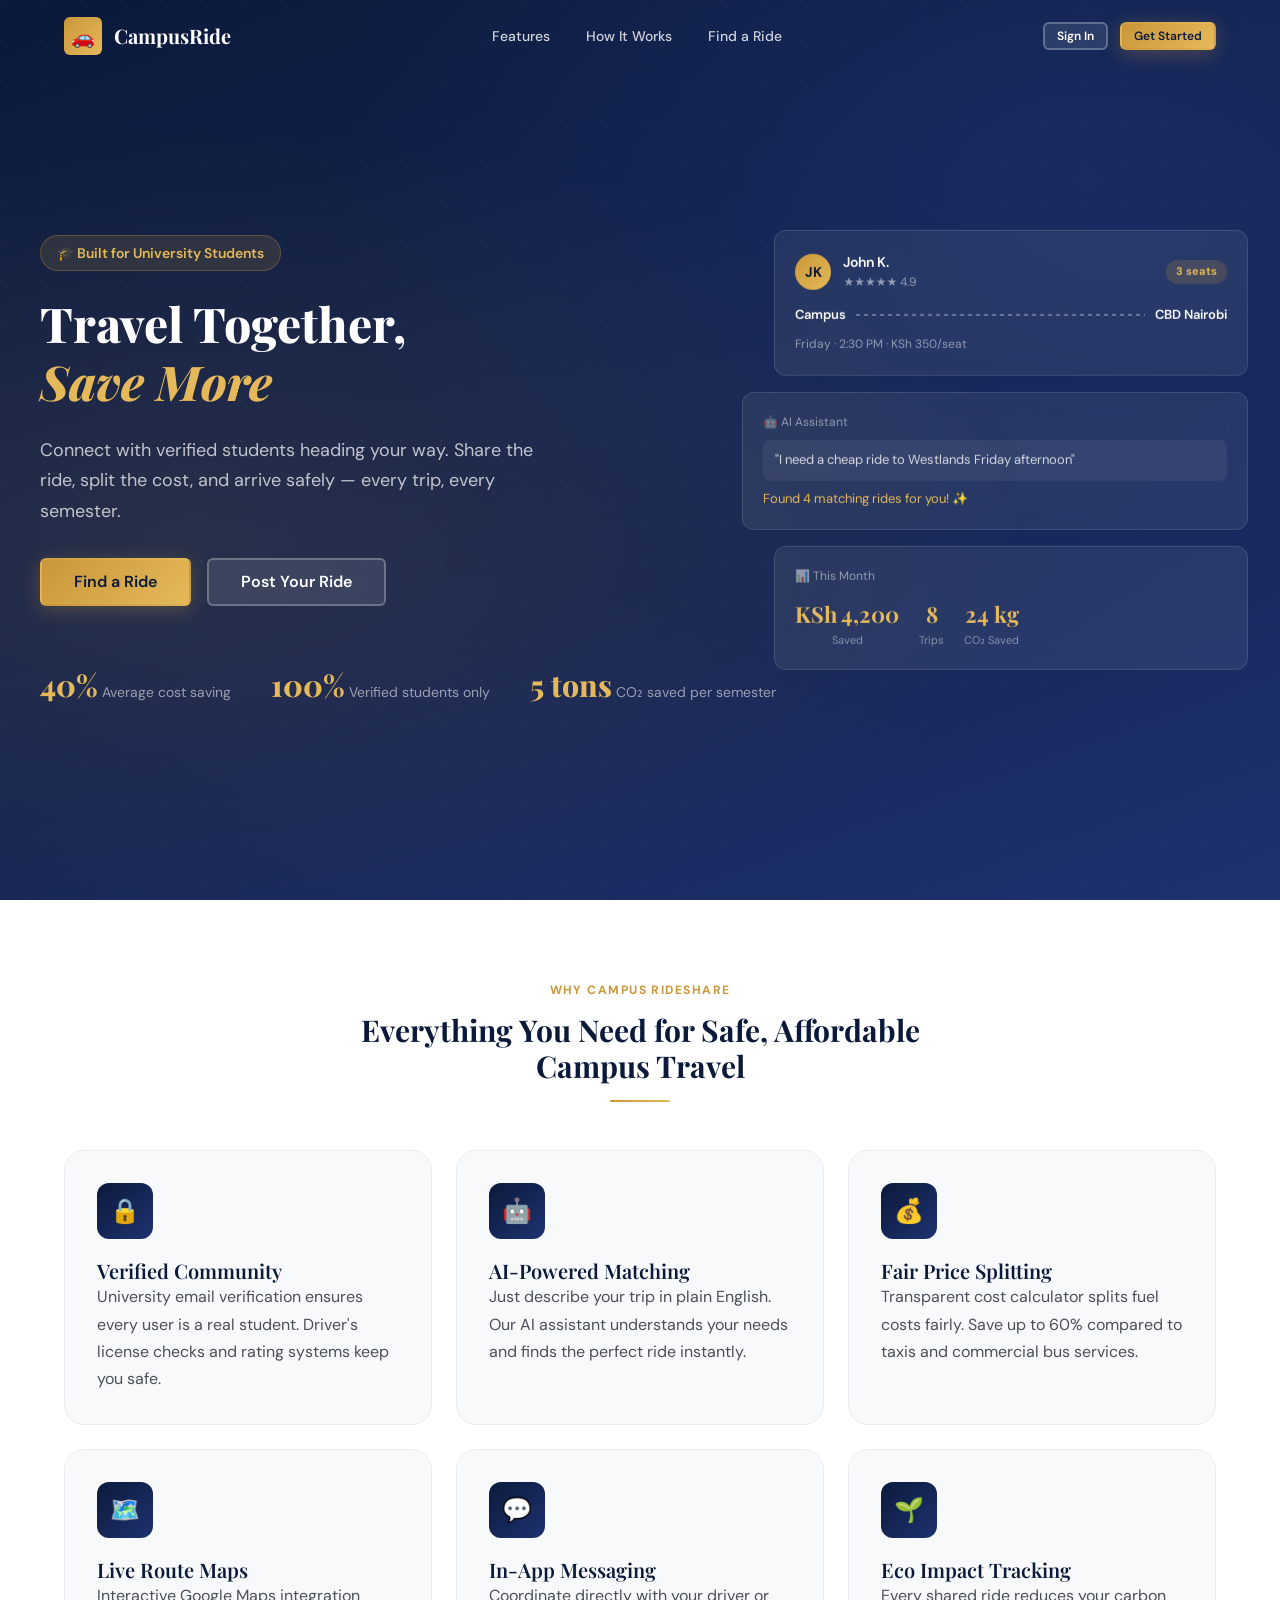
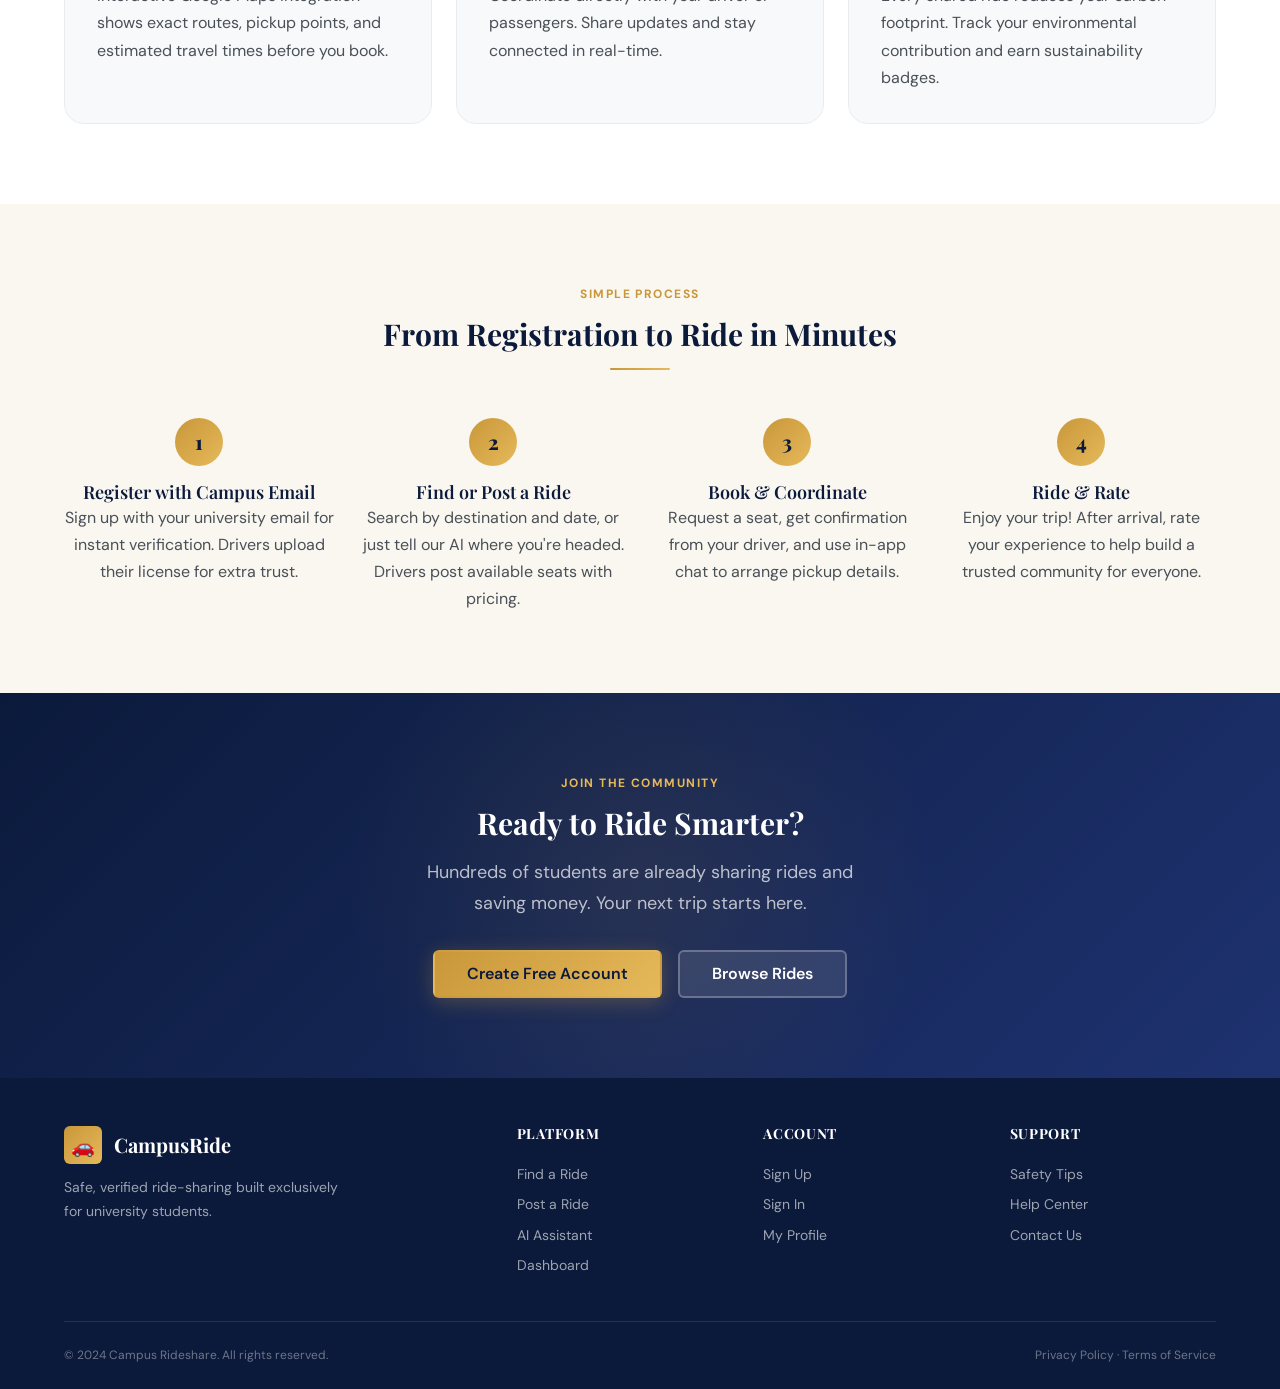
==== commit 9b672d7d: "connecting the code files and updating the project structure to reflect the new organization. This i" ====
--- a/frontend/index.html
+++ b/frontend/index.html
@@ -3,7 +3,7 @@
   <head>
     <meta charset="UTF-8" />
     <meta name="viewport" content="width=device-width, initial-scale=1.0" />
-    <title>Campus Ride-Share — Smarter Student Travel</title>
+    <title>Campus Rideshare — Smarter Student Travel</title>
     <link rel="stylesheet" href="css/base.css" />
     <link rel="stylesheet" href="css/components.css" />
     <link rel="stylesheet" href="css/pages.css" />
@@ -245,7 +245,7 @@
     <section class="features-section" id="features">
       <div class="container">
         <div class="section-header">
-          <p class="section-eyebrow">Why CampusRide</p>
+          <p class="section-eyebrow">Why Campus Rideshare</p>
           <h2>Everything You Need for Safe, Affordable Campus Travel</h2>
           <hr class="divider-gold" style="margin: 16px auto 0" />
         </div>
@@ -425,7 +425,7 @@
           </div>
         </div>
         <div class="footer-bottom">
-          <span>© 2024 CampusRide. All rights reserved.</span>
+          <span>© 2024 Campus Rideshare. All rights reserved.</span>
           <span>Privacy Policy · Terms of Service</span>
         </div>
       </div>
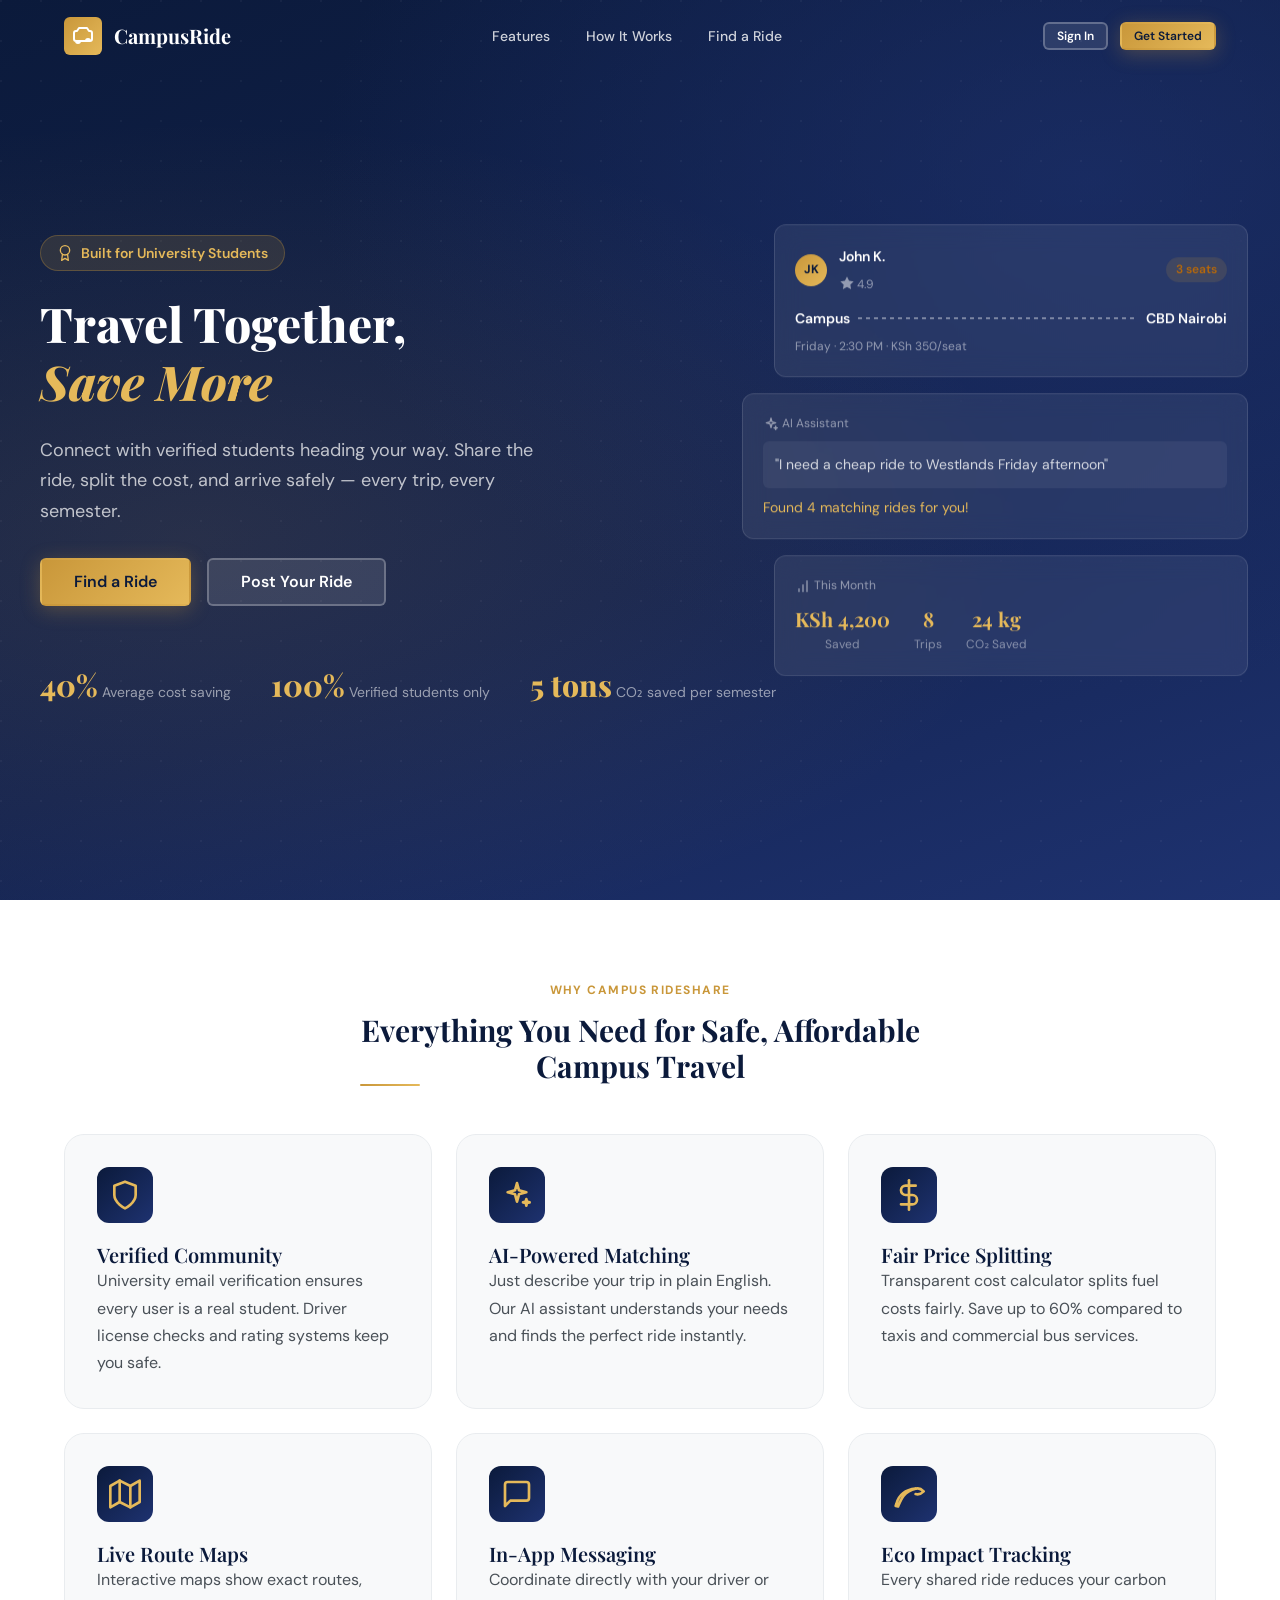
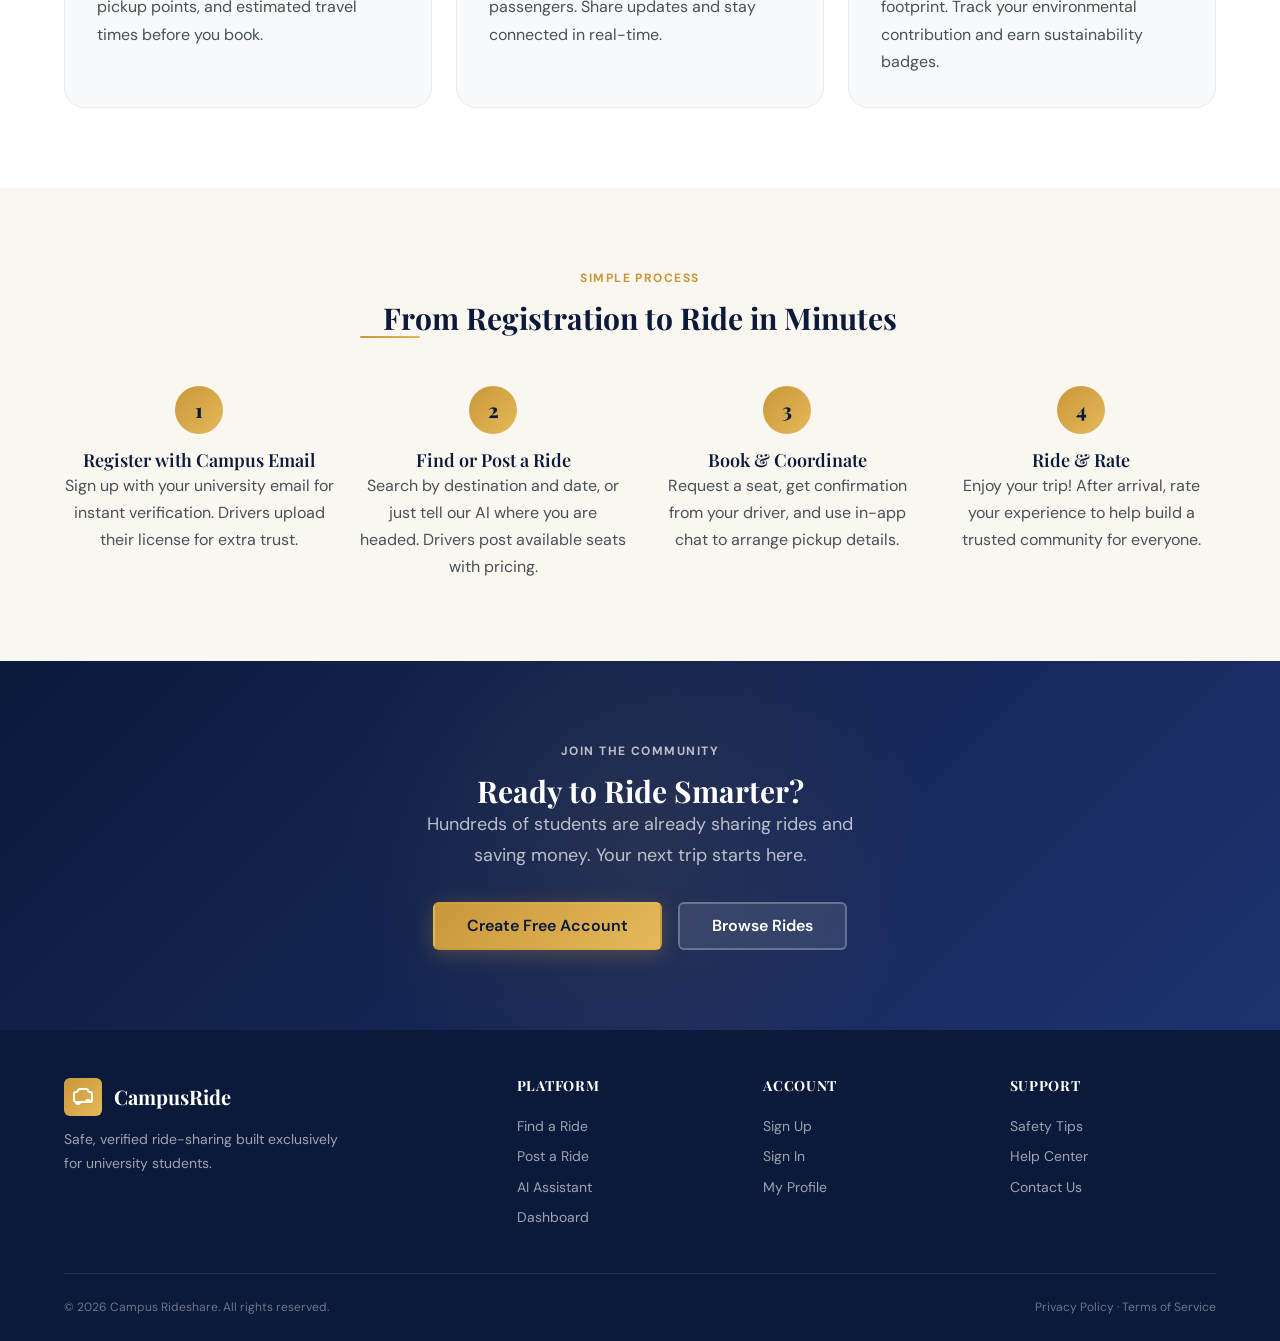
==== commit be56f6a4: "feat: add home dashboard layout and functionality - Created home.html for the dashboard layout with " ====
--- a/frontend/index.html
+++ b/frontend/index.html
@@ -9,11 +9,12 @@
     <link rel="stylesheet" href="css/pages.css" />
   </head>
   <body>
-    <!-- NAVBAR -->
     <nav class="navbar transparent" id="navbar">
       <div class="container nav-inner">
         <a href="index.html" class="nav-logo">
-          <div class="nav-logo-icon">🚗</div>
+          <div class="nav-logo-icon">
+            <svg class="icon icon-lg"><use href="assets/icons.svg#icon-car"></use></svg>
+          </div>
           CampusRide
         </a>
         <div class="nav-links" id="navLinks">
@@ -24,18 +25,18 @@
         <div class="nav-actions">
           <a href="login.html" class="btn btn-ghost btn-sm">Sign In</a>
           <a href="register.html" class="btn btn-primary btn-sm">Get Started</a>
-          <button class="nav-toggle" id="navToggle">
+          <button class="nav-toggle" id="navToggle" aria-label="Toggle menu">
             <span></span><span></span><span></span>
           </button>
         </div>
       </div>
     </nav>
 
-    <!-- HERO SECTION -->
     <section class="hero">
       <div class="container hero-content">
         <div class="hero-eyebrow animate-fade-up">
-          🎓 Built for University Students
+          <svg class="icon icon-sm"><use href="assets/icons.svg#icon-award"></use></svg>
+          Built for University Students
         </div>
 
         <h1 class="animate-fade-up delay-1">
@@ -48,18 +49,14 @@
           the cost, and arrive safely — every trip, every semester.
         </p>
 
-        <div class="hero-actions animate-fade-up delay-3">
-          <a href="find-ride.html" class="btn btn-primary btn-lg"
-            >Find a Ride</a
-          >
-          <a href="create-ride.html" class="btn btn-ghost btn-lg"
-            >Post Your Ride</a
-          >
-        </div>
-
-        <div class="hero-stats animate-fade-up delay-4">
+        <div class="hero-actions animate-fade-up">
+          <a href="find-ride.html" class="btn btn-primary btn-lg">Find a Ride</a>
+          <a href="create-ride.html" class="btn btn-ghost btn-lg">Post Your Ride</a>
+        </div>
+
+        <div class="hero-stats animate-fade-up">
           <div class="hero-stat">
-            <span class="hero-stat-num">40%</span>
+            <span class="hero-stat-num" id="statSavings">40%</span>
             <span class="hero-stat-label">Average cost saving</span>
           </div>
           <div class="hero-stat">
@@ -67,200 +64,42 @@
             <span class="hero-stat-label">Verified students only</span>
           </div>
           <div class="hero-stat">
-            <span class="hero-stat-num">5 tons</span>
-            <span class="hero-stat-label">CO₂ saved per semester</span>
-          </div>
-        </div>
-      </div>
-
-      <!-- Floating preview cards (right side) -->
+            <span class="hero-stat-num" id="statCo2">5 tons</span>
+            <span class="hero-stat-label">CO&#8322; saved per semester</span>
+          </div>
+        </div>
+      </div>
+
       <div class="hero-visual">
-        <div class="hero-card">
-          <div
-            style="
-              display: flex;
-              align-items: center;
-              gap: 12px;
-              margin-bottom: 12px;
-            "
-          >
-            <div
-              style="
-                width: 36px;
-                height: 36px;
-                background: linear-gradient(135deg, #c9973a, #e5b95a);
-                border-radius: 50%;
-                display: flex;
-                align-items: center;
-                justify-content: center;
-                font-weight: 700;
-                color: #0b1a3b;
-                font-size: 14px;
-              "
-            >
-              JK
-            </div>
-            <div>
-              <div style="font-weight: 600; color: #fff; font-size: 14px">
-                John K.
-              </div>
-              <div style="font-size: 12px; color: rgba(255, 255, 255, 0.5)">
-                ★★★★★ 4.9
-              </div>
-            </div>
-            <span
-              style="
-                margin-left: auto;
-                background: rgba(201, 151, 58, 0.2);
-                color: #e5b95a;
-                font-size: 11px;
-                font-weight: 700;
-                padding: 3px 10px;
-                border-radius: 99px;
-              "
-              >3 seats</span
-            >
-          </div>
-          <div style="display: flex; align-items: center; gap: 10px">
-            <span style="font-size: 13px; font-weight: 600; color: #fff"
-              >Campus</span
-            >
-            <div
-              style="
-                flex: 1;
-                height: 2px;
-                background: repeating-linear-gradient(
-                  90deg,
-                  rgba(255, 255, 255, 0.3) 0,
-                  rgba(255, 255, 255, 0.3) 4px,
-                  transparent 4px,
-                  transparent 8px
-                );
-              "
-            ></div>
-            <span style="font-size: 13px; font-weight: 600; color: #fff"
-              >CBD Nairobi</span
-            >
-          </div>
-          <div
-            style="
-              margin-top: 10px;
-              font-size: 12px;
-              color: rgba(255, 255, 255, 0.5);
-            "
-          >
-            Friday · 2:30 PM · KSh 350/seat
-          </div>
-        </div>
-
-        <div class="hero-card">
-          <div
-            style="
-              font-size: 12px;
-              color: rgba(255, 255, 255, 0.5);
-              margin-bottom: 8px;
-            "
-          >
-            🤖 AI Assistant
-          </div>
-          <div
-            style="
-              background: rgba(255, 255, 255, 0.06);
-              border-radius: 8px;
-              padding: 10px 12px;
-              font-size: 13px;
-              color: rgba(255, 255, 255, 0.8);
-              margin-bottom: 8px;
-            "
-          >
-            "I need a cheap ride to Westlands Friday afternoon"
-          </div>
-          <div style="font-size: 13px; color: #e5b95a">
-            Found 4 matching rides for you! ✨
-          </div>
-        </div>
-
-        <div class="hero-card">
-          <div
-            style="
-              font-size: 12px;
-              color: rgba(255, 255, 255, 0.5);
-              margin-bottom: 10px;
-            "
-          >
-            📊 This Month
-          </div>
-          <div style="display: flex; gap: 20px">
-            <div style="text-align: center">
-              <div
-                style="
-                  font-family: &quot;Playfair Display&quot;, serif;
-                  font-size: 22px;
-                  font-weight: 700;
-                  color: #e5b95a;
-                "
-              >
-                KSh 4,200
-              </div>
-              <div style="font-size: 11px; color: rgba(255, 255, 255, 0.45)">
-                Saved
-              </div>
-            </div>
-            <div style="text-align: center">
-              <div
-                style="
-                  font-family: &quot;Playfair Display&quot;, serif;
-                  font-size: 22px;
-                  font-weight: 700;
-                  color: #e5b95a;
-                "
-              >
-                8
-              </div>
-              <div style="font-size: 11px; color: rgba(255, 255, 255, 0.45)">
-                Trips
-              </div>
-            </div>
-            <div style="text-align: center">
-              <div
-                style="
-                  font-family: &quot;Playfair Display&quot;, serif;
-                  font-size: 22px;
-                  font-weight: 700;
-                  color: #e5b95a;
-                "
-              >
-                24 kg
-              </div>
-              <div style="font-size: 11px; color: rgba(255, 255, 255, 0.45)">
-                CO₂ Saved
-              </div>
-            </div>
-          </div>
-        </div>
-      </div>
-    </section>
-
-    <!-- FEATURES SECTION -->
+        <div class="hero-card" id="heroPreviewRide"></div>
+        <div class="hero-card" id="heroPreviewAI"></div>
+        <div class="hero-card" id="heroPreviewStats"></div>
+      </div>
+    </section>
+
     <section class="features-section" id="features">
       <div class="container">
         <div class="section-header">
           <p class="section-eyebrow">Why Campus Rideshare</p>
           <h2>Everything You Need for Safe, Affordable Campus Travel</h2>
-          <hr class="divider-gold" style="margin: 16px auto 0" />
-        </div>
-
-        <div class="grid-3">
+          <hr class="divider-gold" />
+        </div>
+
+        <div class="grid-3" id="featuresGrid">
           <div class="feature-card animate-fade-up">
-            <div class="feature-icon">🔒</div>
+            <div class="feature-icon">
+              <svg class="icon icon-xl" style="color:var(--gold-light)"><use href="assets/icons.svg#icon-shield"></use></svg>
+            </div>
             <h3>Verified Community</h3>
             <p>
               University email verification ensures every user is a real
-              student. Driver's license checks and rating systems keep you safe.
+              student. Driver license checks and rating systems keep you safe.
             </p>
           </div>
           <div class="feature-card animate-fade-up delay-1">
-            <div class="feature-icon">🤖</div>
+            <div class="feature-icon">
+              <svg class="icon icon-xl" style="color:var(--gold-light)"><use href="assets/icons.svg#icon-sparkle"></use></svg>
+            </div>
             <h3>AI-Powered Matching</h3>
             <p>
               Just describe your trip in plain English. Our AI assistant
@@ -268,31 +107,39 @@
             </p>
           </div>
           <div class="feature-card animate-fade-up delay-2">
-            <div class="feature-icon">💰</div>
+            <div class="feature-icon">
+              <svg class="icon icon-xl" style="color:var(--gold-light)"><use href="assets/icons.svg#icon-dollar"></use></svg>
+            </div>
             <h3>Fair Price Splitting</h3>
             <p>
               Transparent cost calculator splits fuel costs fairly. Save up to
               60% compared to taxis and commercial bus services.
             </p>
           </div>
-          <div class="feature-card animate-fade-up delay-3">
-            <div class="feature-icon">🗺️</div>
+          <div class="feature-card animate-fade-up">
+            <div class="feature-icon">
+              <svg class="icon icon-xl" style="color:var(--gold-light)"><use href="assets/icons.svg#icon-map"></use></svg>
+            </div>
             <h3>Live Route Maps</h3>
             <p>
-              Interactive Google Maps integration shows exact routes, pickup
+              Interactive maps show exact routes, pickup
               points, and estimated travel times before you book.
             </p>
           </div>
-          <div class="feature-card animate-fade-up delay-4">
-            <div class="feature-icon">💬</div>
+          <div class="feature-card animate-fade-up delay-1">
+            <div class="feature-icon">
+              <svg class="icon icon-xl" style="color:var(--gold-light)"><use href="assets/icons.svg#icon-chat"></use></svg>
+            </div>
             <h3>In-App Messaging</h3>
             <p>
               Coordinate directly with your driver or passengers. Share updates
               and stay connected in real-time.
             </p>
           </div>
-          <div class="feature-card animate-fade-up">
-            <div class="feature-icon">🌱</div>
+          <div class="feature-card animate-fade-up delay-2">
+            <div class="feature-icon">
+              <svg class="icon icon-xl" style="color:var(--gold-light)"><use href="assets/icons.svg#icon-leaf"></use></svg>
+            </div>
             <h3>Eco Impact Tracking</h3>
             <p>
               Every shared ride reduces your carbon footprint. Track your
@@ -303,51 +150,42 @@
       </div>
     </section>
 
-    <!-- HOW IT WORKS -->
     <section class="how-section" id="how">
       <div class="container">
         <div class="section-header">
           <p class="section-eyebrow">Simple Process</p>
           <h2>From Registration to Ride in Minutes</h2>
-          <hr class="divider-gold" style="margin: 16px auto 0" />
+          <hr class="divider-gold" />
         </div>
 
         <div class="grid-4">
-          <div style="text-align: center" class="animate-fade-up">
-            <div class="step-number" style="margin: 0 auto var(--space-4)">
-              1
-            </div>
+          <div class="step-item animate-fade-up">
+            <div class="step-number">1</div>
             <h4>Register with Campus Email</h4>
             <p>
               Sign up with your university email for instant verification.
               Drivers upload their license for extra trust.
             </p>
           </div>
-          <div style="text-align: center" class="animate-fade-up delay-1">
-            <div class="step-number" style="margin: 0 auto var(--space-4)">
-              2
-            </div>
+          <div class="step-item animate-fade-up delay-1">
+            <div class="step-number">2</div>
             <h4>Find or Post a Ride</h4>
             <p>
-              Search by destination and date, or just tell our AI where you're
+              Search by destination and date, or just tell our AI where you are
               headed. Drivers post available seats with pricing.
             </p>
           </div>
-          <div style="text-align: center" class="animate-fade-up delay-2">
-            <div class="step-number" style="margin: 0 auto var(--space-4)">
-              3
-            </div>
-            <h4>Book & Coordinate</h4>
+          <div class="step-item animate-fade-up delay-2">
+            <div class="step-number">3</div>
+            <h4>Book &amp; Coordinate</h4>
             <p>
               Request a seat, get confirmation from your driver, and use in-app
               chat to arrange pickup details.
             </p>
           </div>
-          <div style="text-align: center" class="animate-fade-up delay-3">
-            <div class="step-number" style="margin: 0 auto var(--space-4)">
-              4
-            </div>
-            <h4>Ride & Rate</h4>
+          <div class="step-item animate-fade-up">
+            <div class="step-number">4</div>
+            <h4>Ride &amp; Rate</h4>
             <p>
               Enjoy your trip! After arrival, rate your experience to help build
               a trusted community for everyone.
@@ -357,46 +195,29 @@
       </div>
     </section>
 
-    <!-- CALL TO ACTION -->
     <section class="cta-section">
-      <div class="container" style="position: relative; z-index: 1">
-        <p class="section-eyebrow" style="color: var(--gold-light)">
-          Join the Community
-        </p>
-        <h2 style="margin-bottom: var(--space-4)">Ready to Ride Smarter?</h2>
-        <p
-          style="
-            font-size: var(--text-lg);
-            max-width: 480px;
-            margin: 0 auto var(--space-8);
-          "
-        >
+      <div class="container cta-content">
+        <p class="section-eyebrow cta-eyebrow">Join the Community</p>
+        <h2>Ready to Ride Smarter?</h2>
+        <p class="cta-desc">
           Hundreds of students are already sharing rides and saving money. Your
           next trip starts here.
         </p>
-        <div
-          style="
-            display: flex;
-            gap: var(--space-4);
-            justify-content: center;
-            flex-wrap: wrap;
-          "
-        >
-          <a href="register.html" class="btn btn-primary btn-lg"
-            >Create Free Account</a
-          >
+        <div class="cta-actions">
+          <a href="register.html" class="btn btn-primary btn-lg">Create Free Account</a>
           <a href="find-ride.html" class="btn btn-ghost btn-lg">Browse Rides</a>
         </div>
       </div>
     </section>
 
-    <!-- FOOTER -->
     <footer class="footer">
       <div class="container">
         <div class="footer-grid">
           <div class="footer-brand">
             <a href="index.html" class="nav-logo">
-              <div class="nav-logo-icon">🚗</div>
+              <div class="nav-logo-icon">
+                <svg class="icon icon-lg"><use href="assets/icons.svg#icon-car"></use></svg>
+              </div>
               CampusRide
             </a>
             <p>
@@ -424,24 +245,16 @@
             <a href="#">Contact Us</a>
           </div>
         </div>
-        <div class="footer-bottom">
-          <span>© 2024 Campus Rideshare. All rights reserved.</span>
-          <span>Privacy Policy · Terms of Service</span>
+        <div class="footer-bottom flex-between">
+          <span>&copy; 2026 Campus Rideshare. All rights reserved.</span>
+          <span>Privacy Policy &middot; Terms of Service</span>
         </div>
       </div>
     </footer>
 
-    <script>
-      // Navbar becomes solid when you scroll down
-      const navbar = document.getElementById("navbar");
-      window.addEventListener("scroll", () => {
-        navbar.classList.toggle("scrolled", window.scrollY > 50);
-        navbar.classList.toggle("transparent", window.scrollY <= 50);
-      });
-      // Mobile menu open/close
-      document.getElementById("navToggle").addEventListener("click", () => {
-        document.getElementById("navLinks").classList.toggle("open");
-      });
-    </script>
+    <script src="js/config.js"></script>
+    <script src="js/api.js"></script>
+    <script src="js/auth.js"></script>
+    <script src="js/home.js"></script>
   </body>
 </html>
--- a/frontend/css/base.css
+++ b/frontend/css/base.css
@@ -207,6 +207,11 @@
 .text-sm     { font-size: var(--text-sm); }
 .text-xs     { font-size: var(--text-xs); }
 .text-center { text-align: center; }
+.flex-1      { flex: 1; }
+.gold-light  { color: var(--gold-light); }
+.overflow-hidden { overflow: hidden; }
+.pb-0        { padding-bottom: 0 !important; }
+.gap-3       { gap: var(--space-3); }
 
 @media (max-width: 1024px) {
   .grid-4 { grid-template-columns: repeat(2, 1fr); }
--- a/frontend/css/components.css
+++ b/frontend/css/components.css
@@ -1,4 +1,20 @@
 @import url('https://fonts.googleapis.com/css2?family=Playfair+Display:wght@600;700;800&family=DM+Sans:wght@300;400;500;600&display=swap');
+
+/* ── Icon Utility ───────────────────────────────────────────── */
+.icon {
+  width: 1em;
+  height: 1em;
+  display: inline-block;
+  vertical-align: middle;
+  flex-shrink: 0;
+}
+
+.icon-sm   { width: 16px; height: 16px; }
+.icon-md   { width: 20px; height: 20px; }
+.icon-lg   { width: 24px; height: 24px; }
+.icon-xl   { width: 32px; height: 32px; }
+.icon-2xl  { width: 40px; height: 40px; }
+.icon-3xl  { width: 48px; height: 48px; }
 
 /* ── Navigation ─────────────────────────────────────────────── */
 .navbar {
@@ -394,6 +410,7 @@
 .badge-danger  { background: var(--danger-bg);      color: var(--danger); }
 .badge-gray    { background: var(--gray-100);        color: var(--gray-600); }
 .badge-info    { background: var(--info-bg);         color: var(--info); }
+.badge-warning { background: var(--warning-bg);      color: var(--warning); }
 
 /* ── Alerts ─────────────────────────────────────────────────── */
 .alert {
--- a/frontend/css/pages.css
+++ b/frontend/css/pages.css
@@ -200,6 +200,25 @@
 .cta-section h2 { color: var(--white); position: relative; z-index: 1; }
 .cta-section p  { color: rgba(255,255,255,0.7); position: relative; z-index: 1; }
 
+.cta-content    { position: relative; z-index: 1; }
+.cta-eyebrow    { color: var(--gold-light); }
+.cta-desc       { font-size: var(--text-lg); max-width: 480px; margin: 0 auto var(--space-8); }
+.cta-actions    { display: flex; gap: var(--space-4); justify-content: center; flex-wrap: wrap; }
+
+.step-item      { text-align: center; }
+.step-item .step-number { margin: 0 auto var(--space-4); }
+
+.hero-card-row      { display: flex; align-items: center; gap: var(--space-3); margin-bottom: var(--space-3); }
+.hero-card-route    { display: flex; align-items: center; gap: var(--space-2); }
+.hero-card-meta     { margin-top: var(--space-2); font-size: var(--text-xs); color: rgba(255,255,255,0.5); }
+.hero-card-label    { font-size: var(--text-xs); color: rgba(255,255,255,0.5); margin-bottom: var(--space-2); }
+.hero-card-bubble   { background: rgba(255,255,255,0.06); border-radius: var(--radius-sm); padding: var(--space-3); font-size: var(--text-sm); color: rgba(255,255,255,0.8); margin-bottom: var(--space-2); }
+.hero-card-result   { font-size: var(--text-sm); color: var(--gold-light); }
+.hero-card-stats    { display: flex; gap: var(--space-6); }
+.hero-card-stat     { text-align: center; }
+.hero-card-stat-num { font-family: var(--font-display); font-size: var(--text-xl); font-weight: 700; color: var(--gold-light); }
+.hero-card-stat-lbl { font-size: var(--text-xs); color: rgba(255,255,255,0.45); }
+
 @media (max-width: 768px) {
   .hero-visual  { display: none; }
   .hero-content { padding: 100px 0 60px; }
@@ -289,6 +308,14 @@
   align-items: center;
   justify-content: center;
   font-size: 1.4rem;
+  color: var(--navy);
+}
+
+.auth-logo-text {
+  font-family: var(--font-display);
+  font-size: var(--text-xl);
+  font-weight: 700;
+  color: var(--navy);
 }
 
 .auth-form-container { max-width: 400px; width: 100%; }
@@ -330,6 +357,12 @@
 }
 
 .auth-footer a { color: var(--gold); font-weight: 600; }
+
+.auth-footer-link {
+  font-size: var(--text-sm);
+  color: var(--gold);
+  font-weight: 600;
+}
 
 .password-toggle {
   position: absolute;
@@ -750,6 +783,49 @@
 }
 
 .verification-item.verified { background: var(--success-bg); border-color: var(--success); }
+.verification-item-left {
+  display: flex;
+  align-items: center;
+  gap: var(--space-3);
+}
+.verification-item-title { font-size: var(--text-sm); font-weight: 600; }
+.verification-item-desc  { font-size: var(--text-xs); color: var(--gray-400); }
+
+.profile-edit-btn {
+  position: relative;
+  z-index: 1;
+  align-self: flex-start;
+}
+.profile-avatar-wrapper {
+  position: relative;
+  z-index: 1;
+  flex-shrink: 0;
+}
+.profile-online-dot {
+  position: absolute;
+  bottom: 0;
+  right: 0;
+  width: 24px;
+  height: 24px;
+  background: var(--success);
+  border-radius: 50%;
+  border: 2px solid var(--white);
+}
+.profile-right-col {
+  display: flex;
+  flex-direction: column;
+  gap: var(--space-6);
+}
+.badge-list {
+  display: flex;
+  flex-direction: column;
+  gap: var(--space-3);
+}
+.safety-checks {
+  display: flex;
+  flex-direction: column;
+  gap: var(--space-4);
+}
 
 .review-card {
   padding: var(--space-5);
@@ -774,6 +850,7 @@
   grid-template-columns: 280px 1fr;
   background: var(--gray-50);
 }
+.ai-page-offset { margin-top: var(--nav-h); }
 
 .ai-sidebar {
   background: var(--white);
@@ -853,6 +930,45 @@
 }
 
 .ai-status { font-size: var(--text-xs); color: var(--success); font-weight: 600; }
+.ai-chat-header-info     { flex: 1; }
+.ai-chat-header-title    { font-weight: 700; color: var(--navy); font-size: var(--text-sm); }
+.chat-history-label {
+  font-size: var(--text-xs);
+  color: var(--gray-400);
+  padding: var(--space-3);
+  font-weight: 700;
+  text-transform: uppercase;
+  letter-spacing: 0.08em;
+}
+.chat-history-label + .chat-history-label { margin-top: var(--space-2); }
+.chat-input-form {
+  display: flex;
+  gap: var(--space-2);
+  padding: var(--space-3);
+}
+.chat-input-form textarea {
+  flex: 1;
+  resize: none;
+  padding: 10px 14px;
+  border: 1px solid var(--gray-300);
+  border-radius: var(--radius-md);
+  font-size: var(--text-sm);
+  font-family: var(--font-body);
+}
+.chat-input-form textarea:focus {
+  outline: none;
+  border-color: var(--gold);
+  box-shadow: 0 0 0 3px rgba(201,151,58,0.12);
+}
+.chat-ride-card-header {
+  display: flex;
+  justify-content: space-between;
+  align-items: center;
+  margin-bottom: 6px;
+}
+.chat-ride-card-route { font-weight: 700; font-size: var(--text-sm); }
+.chat-ride-card-price { font-family: var(--font-display); font-weight: 700; color: var(--navy); }
+.chat-ride-card-meta  { font-size: var(--text-xs); color: var(--gray-500); }
 
 .chat-messages {
   flex: 1;
@@ -1039,6 +1155,363 @@
 .data-table tbody tr:hover     { background: var(--gray-50); }
 .data-table tbody tr:last-child td { border-bottom: none; }
 .table-actions { display: flex; gap: var(--space-2); }
+.admin-header-desc { color: rgba(255,255,255,0.6); font-size: var(--text-sm); }
+.admin-tab-bar  { margin-bottom: var(--space-6); }
+.table-user-cell {
+  display: flex;
+  align-items: center;
+  gap: var(--space-3);
+}
+.table-user-cell span { font-weight: 600; }
+.table-overflow { overflow-x: auto; }
+.admin-pagination {
+  display: flex;
+  align-items: center;
+  justify-content: space-between;
+  padding: var(--space-4) var(--space-5);
+}
+.admin-pagination-text { font-size: var(--text-sm); color: var(--gray-500); }
+.admin-pagination-btns { display: flex; gap: var(--space-2); }
+.stat-change-text {
+  font-size: var(--text-xs);
+  margin-top: 4px;
+}
+.stat-change-text.up   { color: var(--success); }
+.stat-change-text.down { color: var(--danger); }
+
+/* Map placeholder */
+.map-placeholder { width: 100%; height: 100%; display: flex; align-items: center; justify-content: center; background: var(--surface-2); border-radius: var(--radius-md); }
+.map-placeholder-inner { text-align: center; color: var(--text-muted); }
 
 @media (max-width: 1024px) { .admin-stats { grid-template-columns: repeat(2, 1fr); } }
-@media (max-width: 600px)  { .admin-stats { grid-template-columns: 1fr; } }+@media (max-width: 600px)  { .admin-stats { grid-template-columns: 1fr; } }
+
+/* ══════════════════════════════════════════════════════════════
+   SHARED PAGE UTILITIES
+══════════════════════════════════════════════════════════════ */
+
+/* Page body wrapper — used on all authenticated pages below the navbar */
+.page-body {
+  padding-top: var(--nav-h);
+  background: var(--gray-50);
+  min-height: 100vh;
+  padding-bottom: 80px;
+}
+
+/* Sidebar user info block */
+.sidebar-user {
+  display: flex;
+  align-items: center;
+  gap: var(--space-3);
+  padding: var(--space-3);
+  margin-bottom: var(--space-4);
+}
+.sidebar-user-name { font-weight: 700; font-size: var(--text-sm); color: var(--navy); }
+.sidebar-user-role { font-size: var(--text-xs); color: var(--gray-400); }
+
+/* Stat change indicator */
+.stat-change       { font-size: var(--text-xs); margin-top: 4px; }
+.stat-change.up    { color: var(--success); }
+.stat-change.down  { color: var(--danger); }
+
+/* Ride list item (dashboard upcoming rides, profile history) */
+.ride-item {
+  display: flex;
+  align-items: center;
+  gap: var(--space-4);
+  padding: var(--space-4) var(--space-6);
+  border-bottom: 1px solid var(--gray-100);
+}
+.ride-item:last-child { border-bottom: none; }
+.ride-item-icon {
+  width: 44px;
+  height: 44px;
+  background: linear-gradient(135deg, var(--navy), var(--navy-light));
+  border-radius: var(--radius-sm);
+  display: flex;
+  align-items: center;
+  justify-content: center;
+  flex-shrink: 0;
+  color: var(--gold-light);
+}
+.ride-item-route { font-weight: 600; font-size: var(--text-sm); color: var(--navy); }
+.ride-item-meta  { font-size: var(--text-xs); color: var(--gray-400); margin-top: 2px; }
+
+/* Activity item */
+.activity-item {
+  display: flex;
+  align-items: center;
+  gap: var(--space-4);
+  padding: var(--space-4) var(--space-6);
+  border-bottom: 1px solid var(--gray-100);
+}
+.activity-item:last-child { border-bottom: none; }
+.activity-time { font-size: var(--text-xs); color: var(--gray-400); margin-left: auto; white-space: nowrap; }
+
+/* Step wizard (create-ride) */
+.wizard-steps {
+  display: flex;
+  align-items: center;
+  justify-content: center;
+  gap: var(--space-2);
+  margin-bottom: var(--space-8);
+}
+.wizard-step {
+  display: flex;
+  align-items: center;
+  gap: var(--space-2);
+}
+.wizard-step-circle {
+  width: 32px;
+  height: 32px;
+  border-radius: 50%;
+  background: var(--gray-200);
+  color: var(--gray-500);
+  display: flex;
+  align-items: center;
+  justify-content: center;
+  font-weight: 700;
+  font-size: 14px;
+  transition: background var(--duration-md) var(--ease), color var(--duration-md) var(--ease);
+}
+.wizard-step-circle.active {
+  background: var(--gold);
+  color: var(--navy);
+}
+.wizard-step-label {
+  font-size: 14px;
+  font-weight: 600;
+  color: var(--gray-400);
+  transition: color var(--duration-md) var(--ease);
+}
+.wizard-step-label.active { color: var(--navy); }
+.wizard-divider { width: 60px; height: 2px; background: var(--gray-200); margin: 0 12px; }
+
+/* Seat layout preview */
+.seat-preview {
+  background: var(--gray-50);
+  border: 1px solid var(--gray-200);
+  border-radius: var(--radius);
+  padding: var(--space-6);
+  text-align: center;
+}
+.seat-preview-label { font-size: var(--text-xs); color: var(--gray-400); margin-bottom: var(--space-4); }
+.seat-preview-hint  { font-size: var(--text-xs); color: var(--gray-400); margin-top: var(--space-3); }
+
+/* Ride summary box */
+.ride-summary {
+  background: var(--cream);
+  border: 1px solid var(--gray-200);
+  border-radius: var(--radius);
+  padding: var(--space-6);
+  margin-top: var(--space-4);
+}
+
+/* Form actions row */
+.form-actions {
+  display: flex;
+  justify-content: space-between;
+  margin-top: var(--space-6);
+}
+.form-actions-end {
+  display: flex;
+  justify-content: flex-end;
+  margin-top: var(--space-4);
+}
+
+/* Ride card inline meta row using SVG icons */
+.ride-card-info {
+  display: flex;
+  gap: var(--space-4);
+  margin-bottom: var(--space-4);
+}
+.ride-card-info-item {
+  display: flex;
+  align-items: center;
+  gap: var(--space-1);
+  font-size: var(--text-sm);
+  color: var(--gray-600);
+}
+.ride-card-price {
+  font-family: var(--font-display);
+  font-size: var(--text-2xl);
+  font-weight: 800;
+  color: var(--navy);
+}
+
+/* Ride detail hero meta row */
+.ride-hero-meta {
+  position: relative;
+  z-index: 1;
+  display: flex;
+  gap: var(--space-6);
+  flex-wrap: wrap;
+}
+.ride-hero-meta-item label { font-size: var(--text-xs); color: rgba(255,255,255,0.5); }
+.ride-hero-meta-item span  { font-weight: 600; color: var(--white); display: block; }
+
+/* Driver stat boxes */
+.driver-stat-grid {
+  display: grid;
+  grid-template-columns: repeat(3, 1fr);
+  gap: var(--space-4);
+}
+.driver-stat-box {
+  text-align: center;
+  padding: var(--space-4);
+  background: var(--gray-50);
+  border-radius: var(--radius);
+}
+.driver-stat-num   { font-family: var(--font-display); font-size: var(--text-2xl); font-weight: 700; color: var(--navy); }
+.driver-stat-label { font-size: var(--text-xs); color: var(--gray-400); }
+
+/* Seat legend */
+.seat-legend {
+  display: flex;
+  gap: var(--space-4);
+  margin-top: var(--space-3);
+}
+.seat-legend-item {
+  display: flex;
+  align-items: center;
+  gap: 6px;
+  font-size: var(--text-xs);
+  color: var(--gray-500);
+}
+.seat-legend-dot {
+  width: 14px;
+  height: 14px;
+  border-radius: 3px;
+}
+.seat-legend-dot.available { background: var(--gold); }
+.seat-legend-dot.taken     { background: var(--gray-200); }
+
+/* Price breakdown */
+.price-breakdown {
+  background: var(--gray-50);
+  border-radius: var(--radius);
+  padding: var(--space-4);
+  margin-bottom: var(--space-5);
+}
+.price-breakdown-row {
+  display: flex;
+  justify-content: space-between;
+  margin-bottom: var(--space-2);
+  font-size: var(--text-sm);
+}
+.price-breakdown-label { color: var(--gray-500); }
+.price-breakdown-value { font-weight: 600; }
+.price-breakdown-total {
+  display: flex;
+  justify-content: space-between;
+  padding-top: var(--space-3);
+  border-top: 1px solid var(--gray-200);
+  margin-top: var(--space-3);
+}
+.price-breakdown-total-label { font-weight: 700; color: var(--navy); }
+.price-breakdown-total-value { font-family: var(--font-display); font-size: var(--text-xl); font-weight: 700; color: var(--navy); }
+
+/* Safety note box */
+.safety-note {
+  margin-top: var(--space-5);
+  padding: var(--space-4);
+  background: rgba(26,122,74,0.06);
+  border-radius: var(--radius-sm);
+  border: 1px solid rgba(26,122,74,0.15);
+}
+.safety-note-title { font-size: var(--text-xs); font-weight: 700; color: var(--success); margin-bottom: 4px; }
+.safety-note-text  { font-size: var(--text-xs); color: var(--gray-500); }
+
+/* Review meta row */
+.review-meta {
+  display: flex;
+  align-items: center;
+  gap: var(--space-3);
+  margin-bottom: var(--space-3);
+}
+.review-text { font-size: var(--text-sm); color: var(--gray-600); }
+
+/* Badge item (profile) */
+.badge-item {
+  display: flex;
+  align-items: center;
+  gap: var(--space-3);
+  padding: var(--space-3);
+  border-radius: var(--radius-sm);
+  border: 1px solid var(--gray-200);
+  background: var(--gray-50);
+}
+.badge-item.earned {
+  background: rgba(201,151,58,0.08);
+  border-color: rgba(201,151,58,0.2);
+}
+.badge-item.locked { opacity: 0.5; }
+.badge-item-name  { font-size: var(--text-sm); font-weight: 700; color: var(--navy); }
+.badge-item-desc  { font-size: var(--text-xs); color: var(--gray-400); }
+
+/* Search bar (find-ride hero) */
+.search-bar {
+  background: var(--white);
+  border-radius: var(--radius-lg);
+  padding: var(--space-5);
+  display: flex;
+  gap: var(--space-4);
+  flex-wrap: wrap;
+  align-items: flex-end;
+  box-shadow: var(--shadow-lg);
+}
+.search-bar .form-group { flex: 1; min-width: 140px; margin-bottom: 0; }
+
+/* Find-ride hero header */
+.find-ride-hero {
+  background: linear-gradient(135deg, var(--navy) 0%, var(--navy-light) 100%);
+  padding: var(--space-10) 0;
+}
+.find-ride-hero h1 { color: var(--white); margin-bottom: var(--space-6); }
+
+/* Page centering container */
+.page-center { max-width: 860px; margin: 0 auto; }
+
+/* Upload zone title */
+.upload-zone-title { font-weight: 600; color: var(--navy); font-size: var(--text-sm); }
+
+/* Card footer flex */
+.card-footer-flex {
+  display: flex;
+  align-items: center;
+  justify-content: space-between;
+  padding: var(--space-4) var(--space-6);
+}
+
+/* Pagination */
+.pagination {
+  display: flex;
+  gap: var(--space-2);
+}
+
+/* Filters header title */
+.filters-title { font-size: var(--text-base); color: var(--navy); }
+
+/* Price/earnings hint below price display */
+.price-hint { font-size: var(--text-xs); color: rgba(255,255,255,0.6); margin-top: var(--space-2); }
+
+/* Ride card driver row */
+.ride-card-driver {
+  display: flex;
+  align-items: center;
+  gap: var(--space-3);
+  margin-bottom: var(--space-4);
+}
+.ride-card-driver-name { font-weight: 700; font-size: var(--text-sm); color: var(--navy); }
+
+/* Ride card meta after header */
+.ride-card-header-meta {
+  margin-top: var(--space-3);
+  display: flex;
+  justify-content: space-between;
+  align-items: center;
+}
+.ride-card-date { font-size: var(--text-xs); color: rgba(255,255,255,0.6); }
+
+/* AI chat overrides */
+.upload-zone-title { font-weight: 600; }
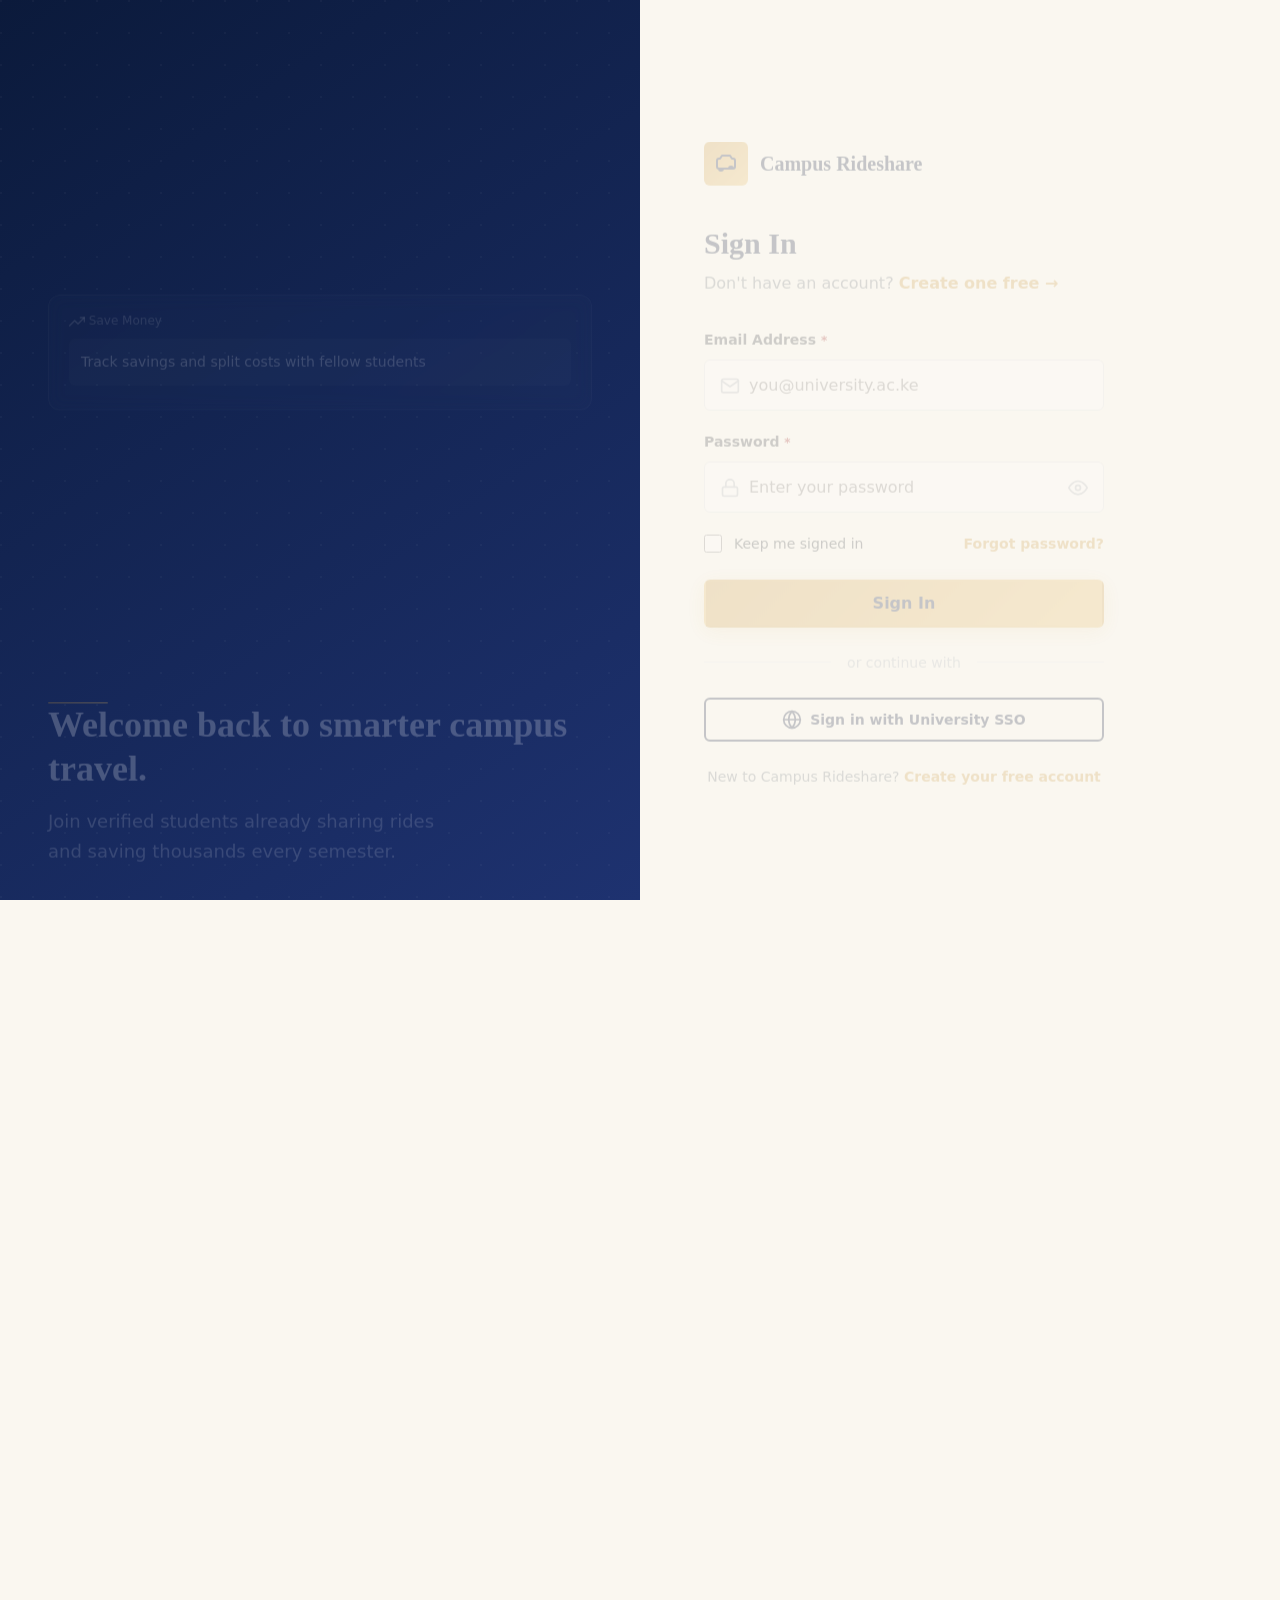
==== commit 4cd84151: "refactor: Update AI assistant integration and enhance frontend features" ====
--- a/frontend/index.html
+++ b/frontend/index.html
@@ -230,7 +230,7 @@
             <a href="find-ride.html">Find a Ride</a>
             <a href="create-ride.html">Post a Ride</a>
             <a href="ai-assistant.html">AI Assistant</a>
-            <a href="dashboard.html">Dashboard</a>
+            <a href="home.html">Home</a>
           </div>
           <div class="footer-col">
             <h4>Account</h4>
--- a/frontend/css/base.css
+++ b/frontend/css/base.css
@@ -209,6 +209,7 @@
 .text-center { text-align: center; }
 .flex-1      { flex: 1; }
 .gold-light  { color: var(--gold-light); }
+.text-success { color: var(--success); }
 .overflow-hidden { overflow: hidden; }
 .pb-0        { padding-bottom: 0 !important; }
 .gap-3       { gap: var(--space-3); }
--- a/frontend/css/components.css
+++ b/frontend/css/components.css
@@ -116,6 +116,9 @@
   gap: 5px;
   cursor: pointer;
   padding: var(--space-2);
+  background: none;
+  border: none;
+  outline: none;
 }
 
 .nav-toggle span {
